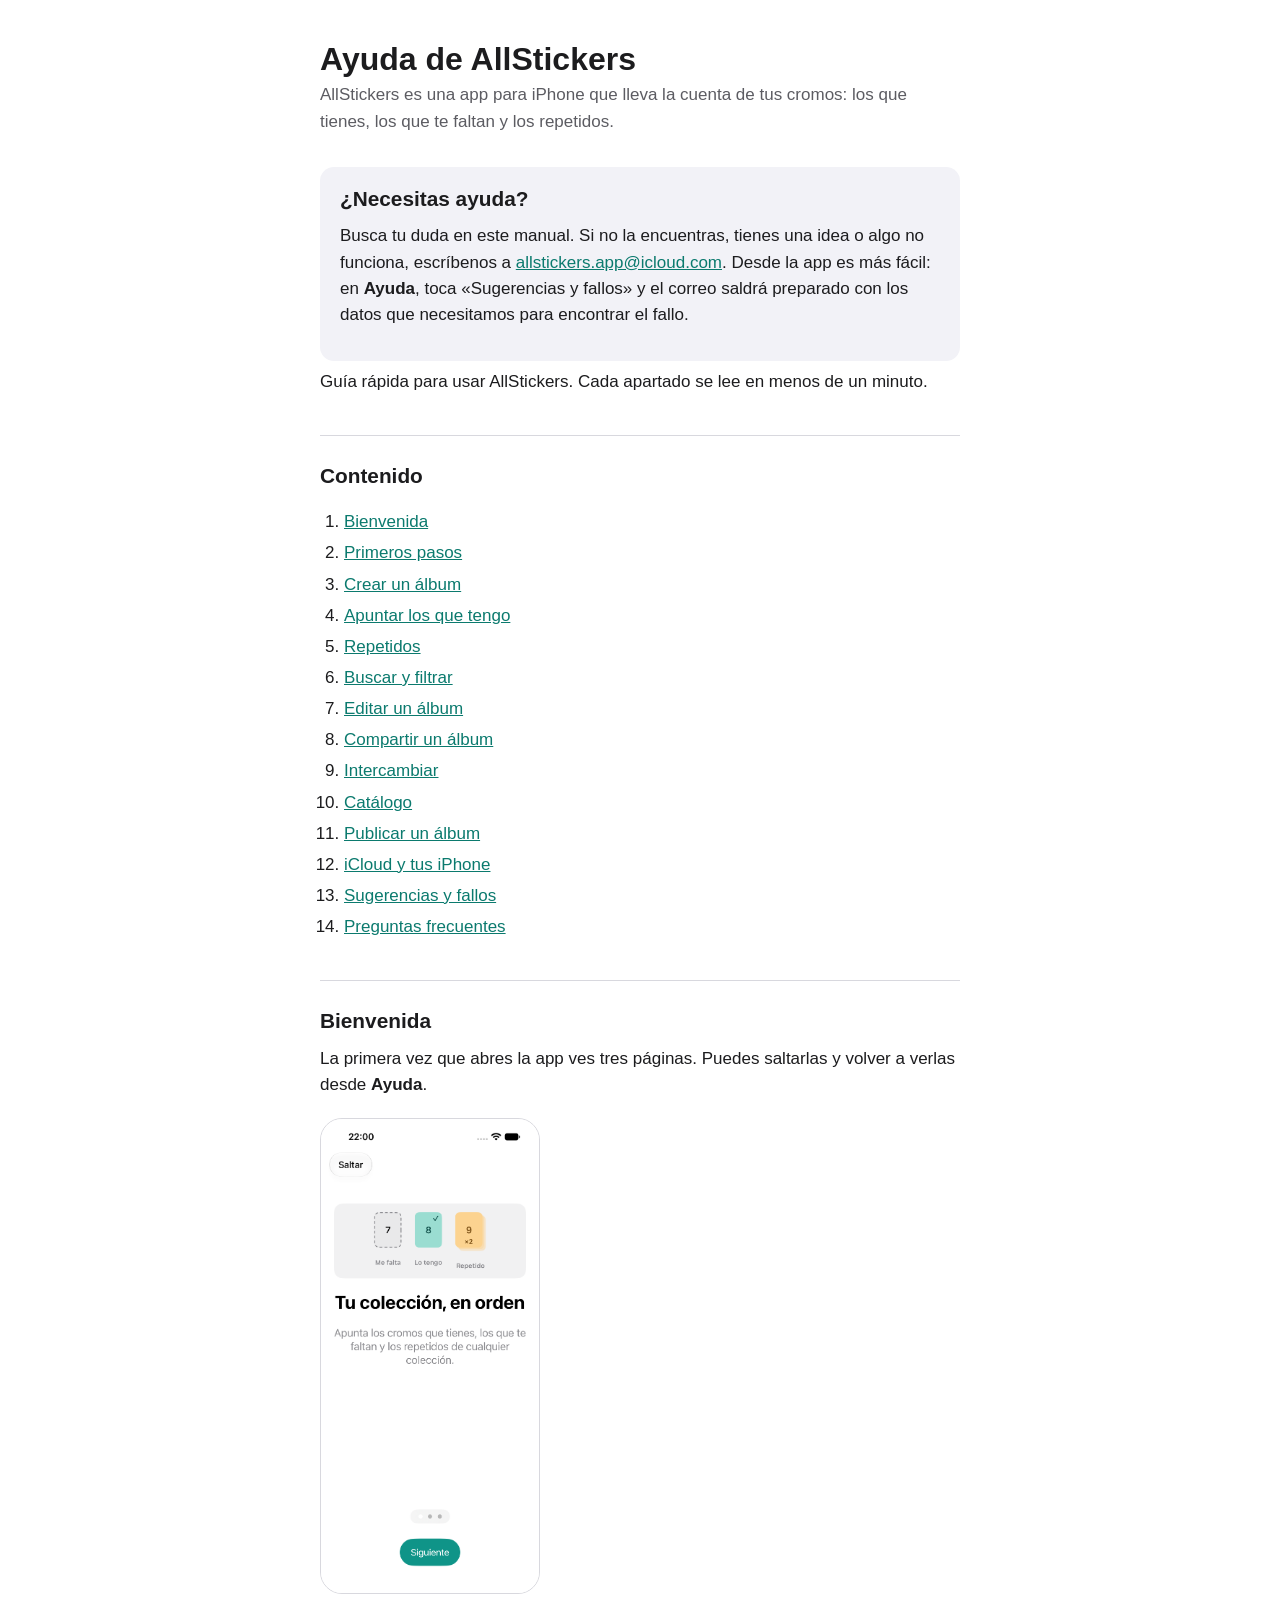
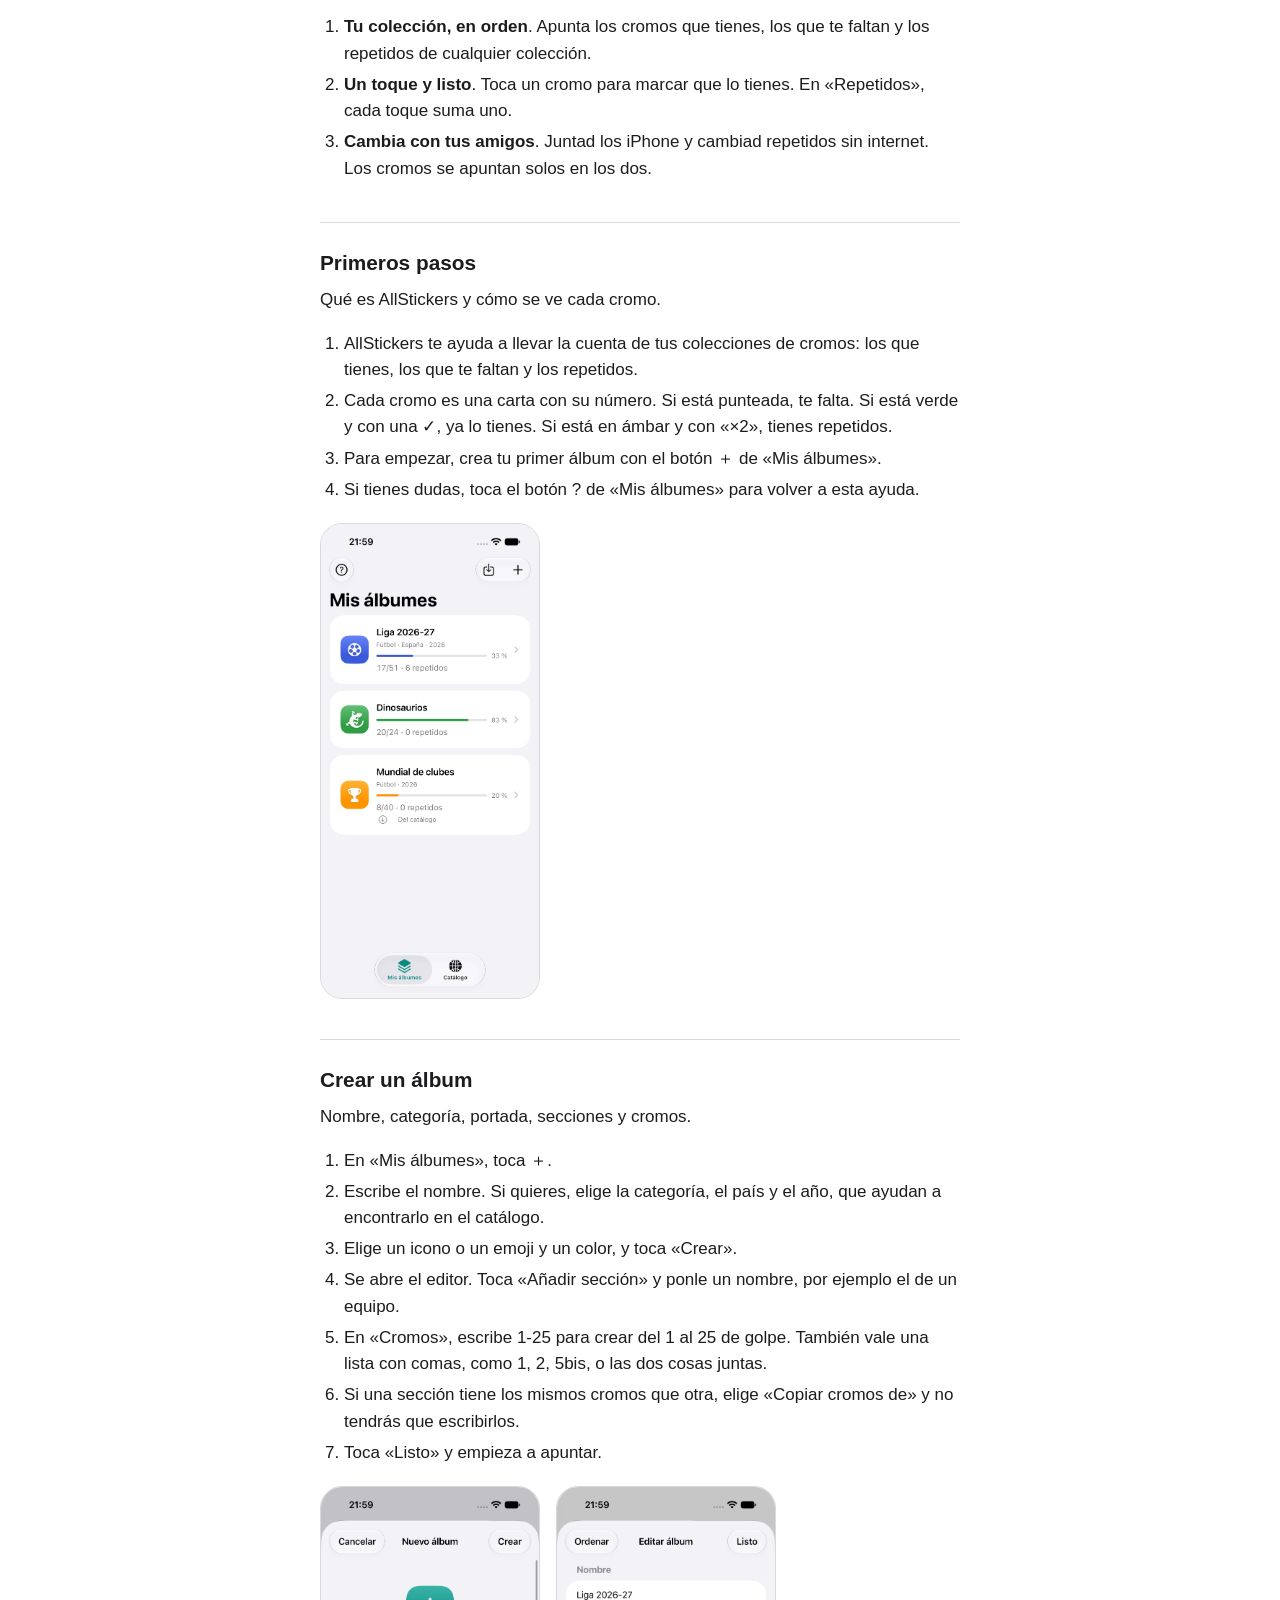
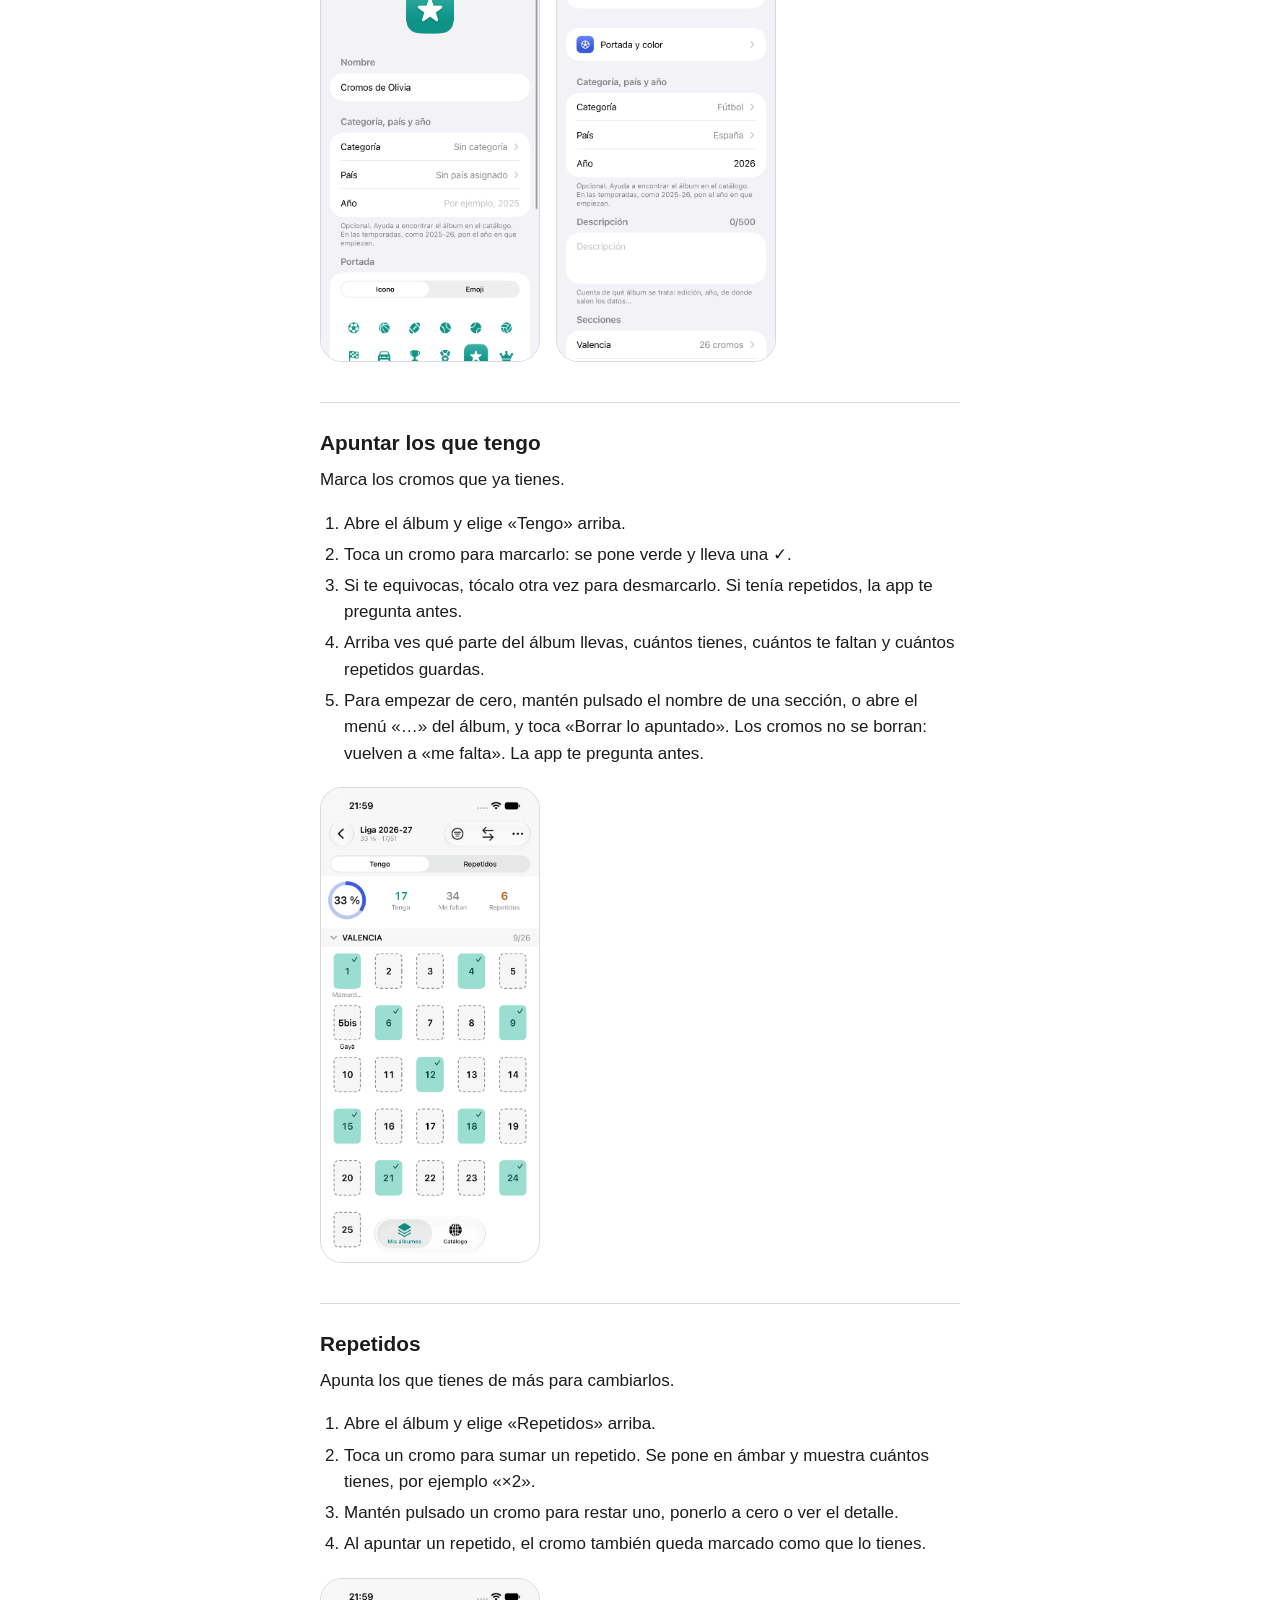
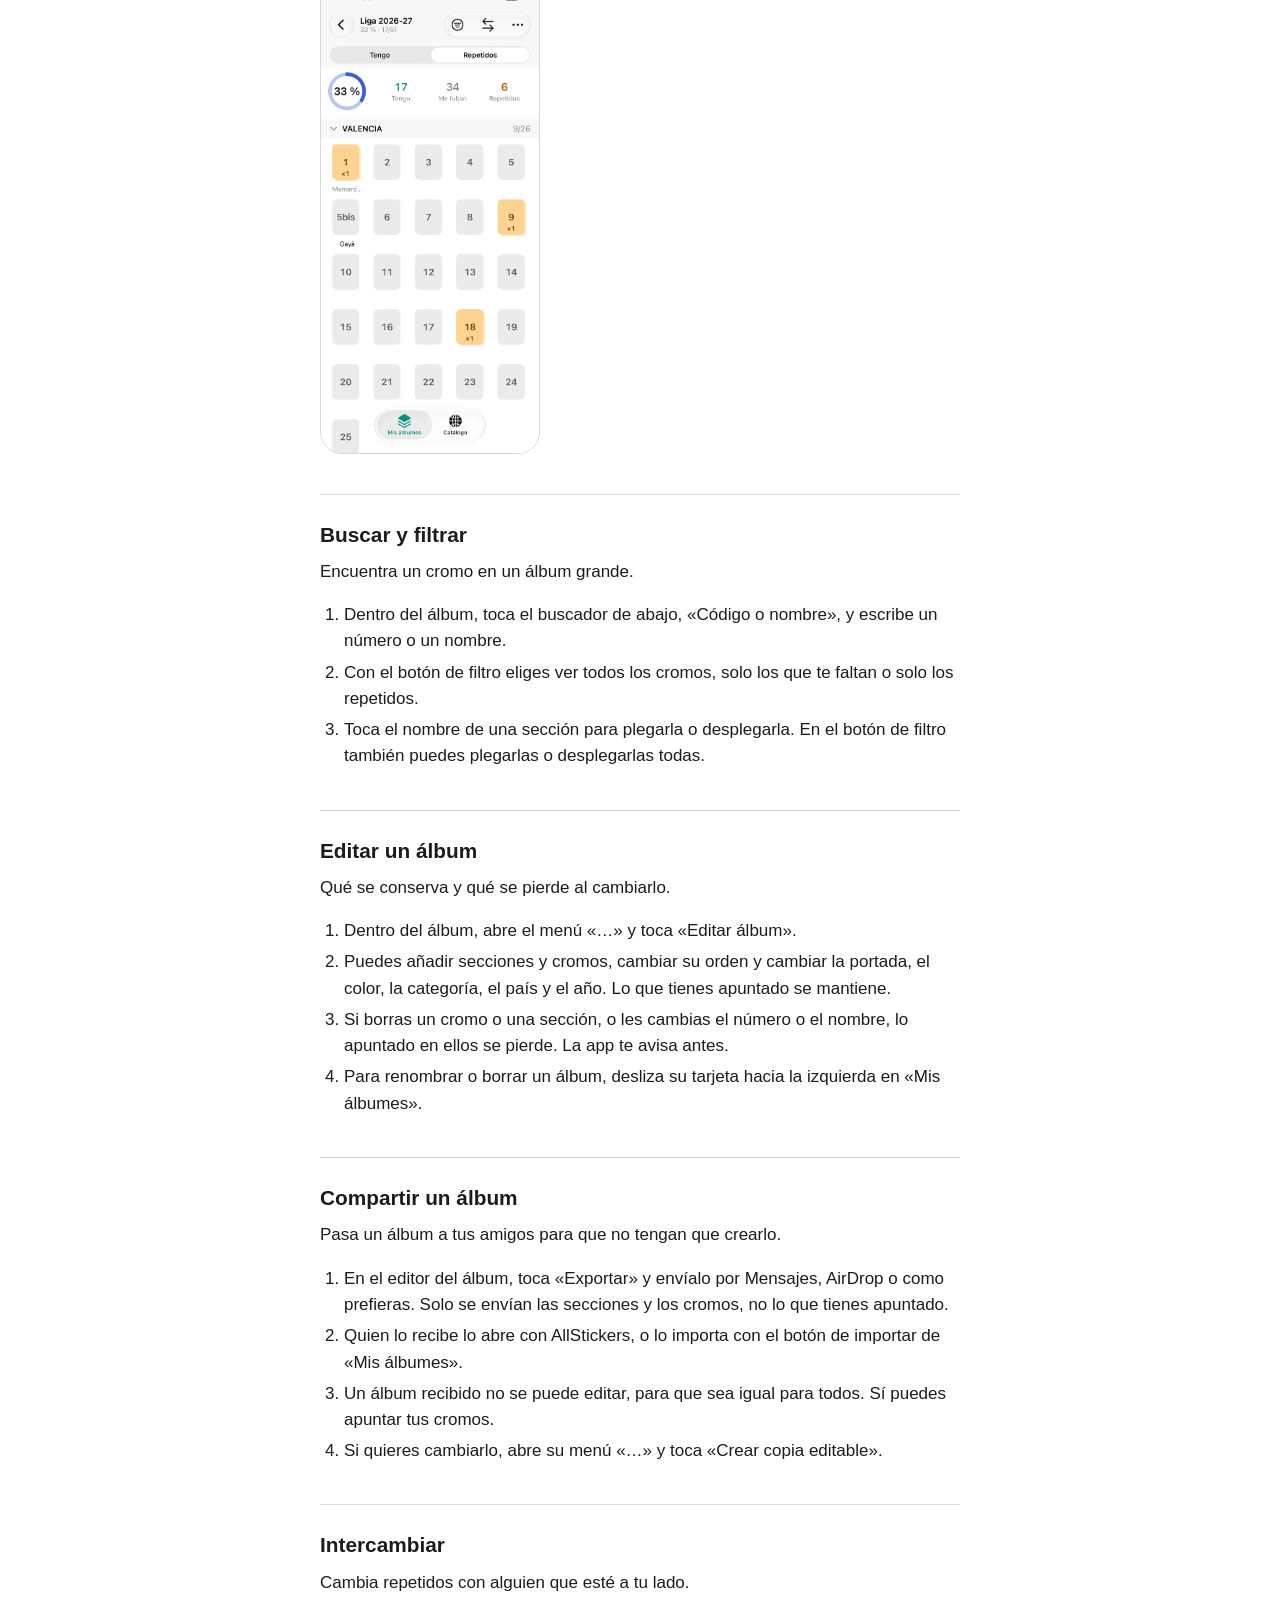
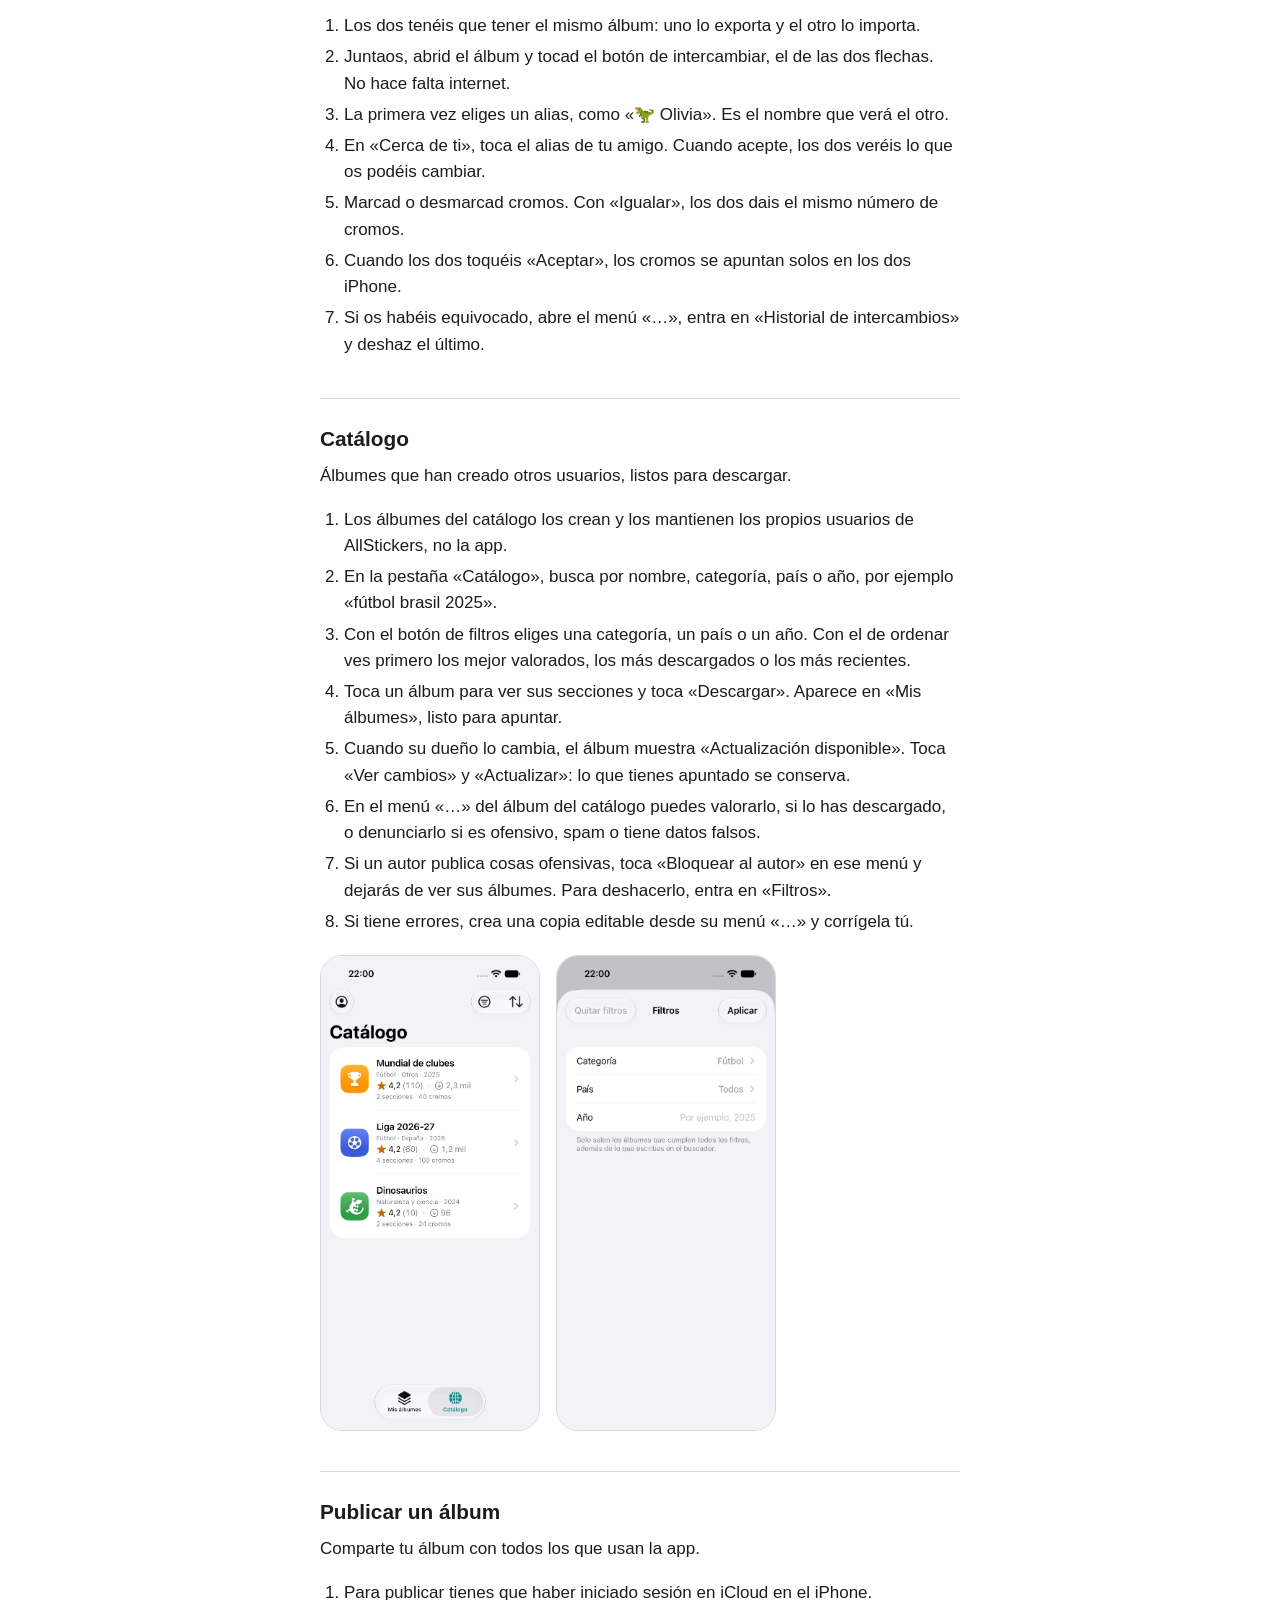
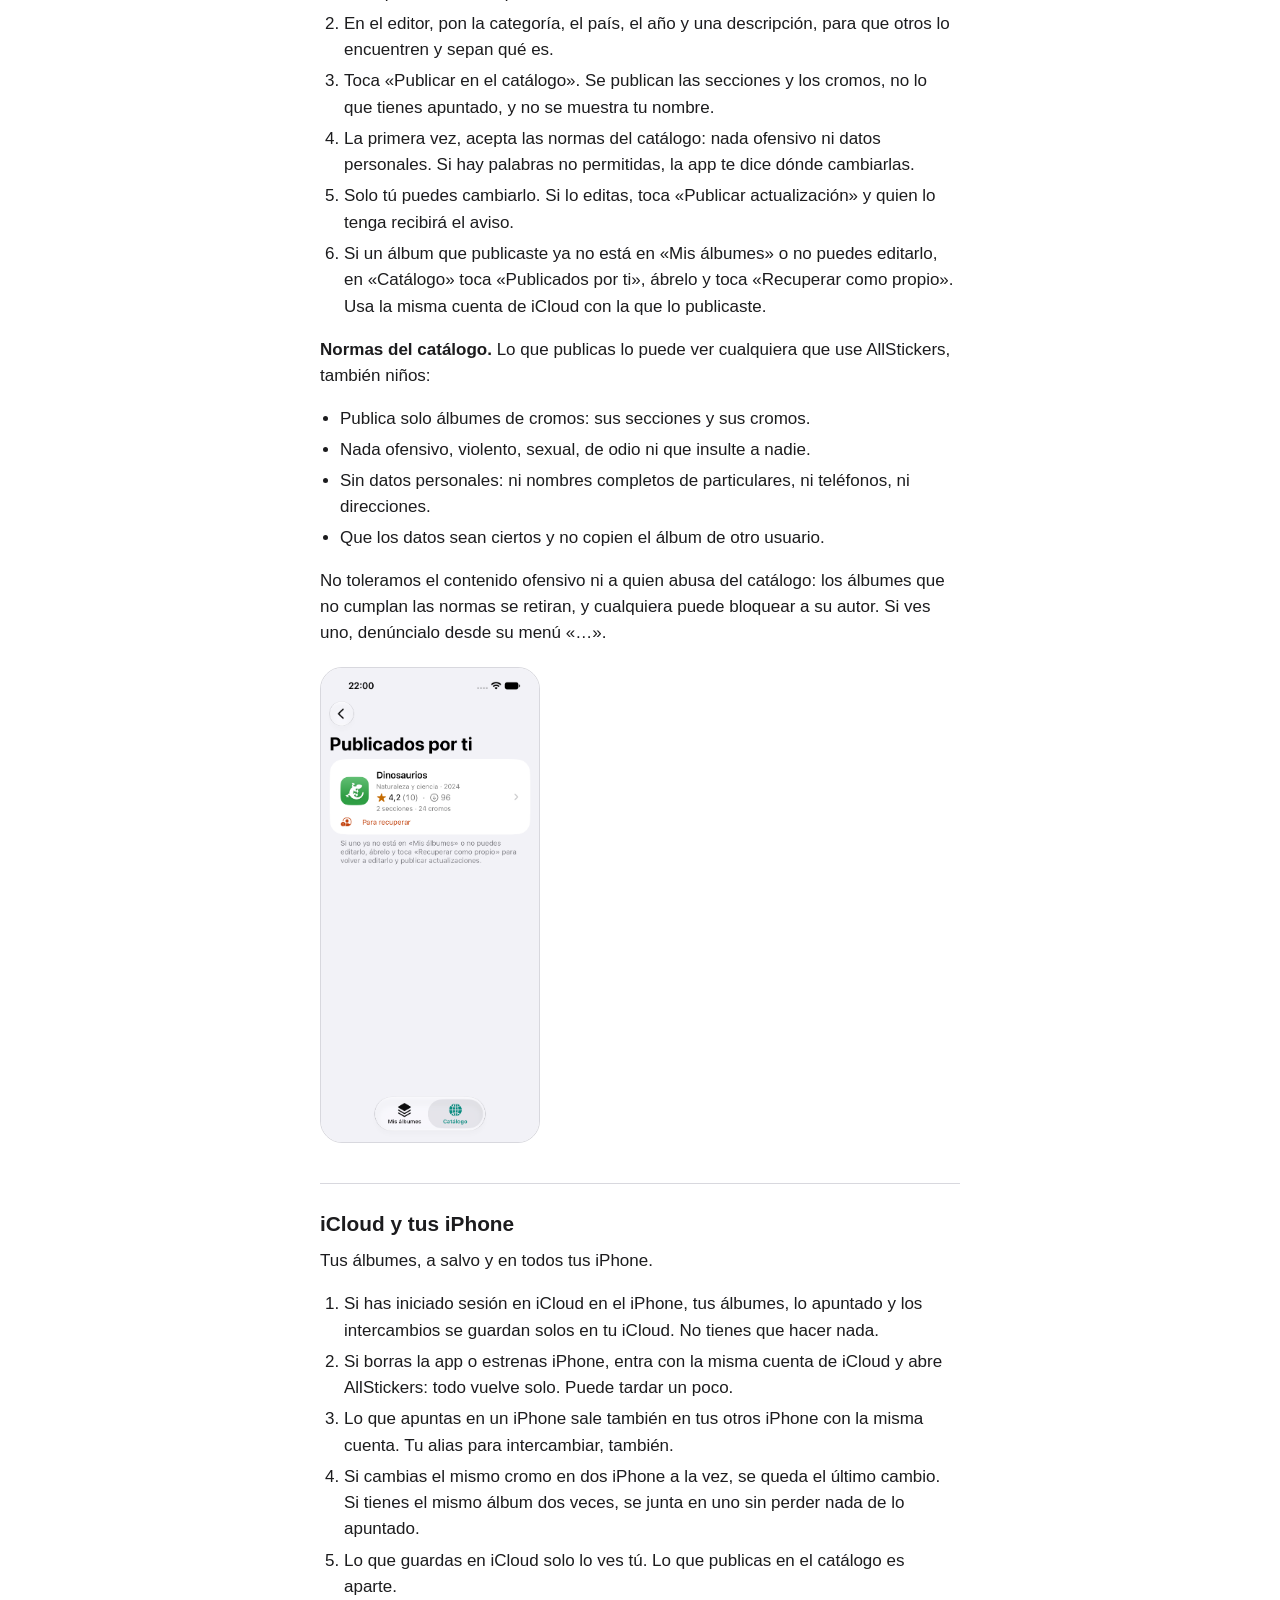
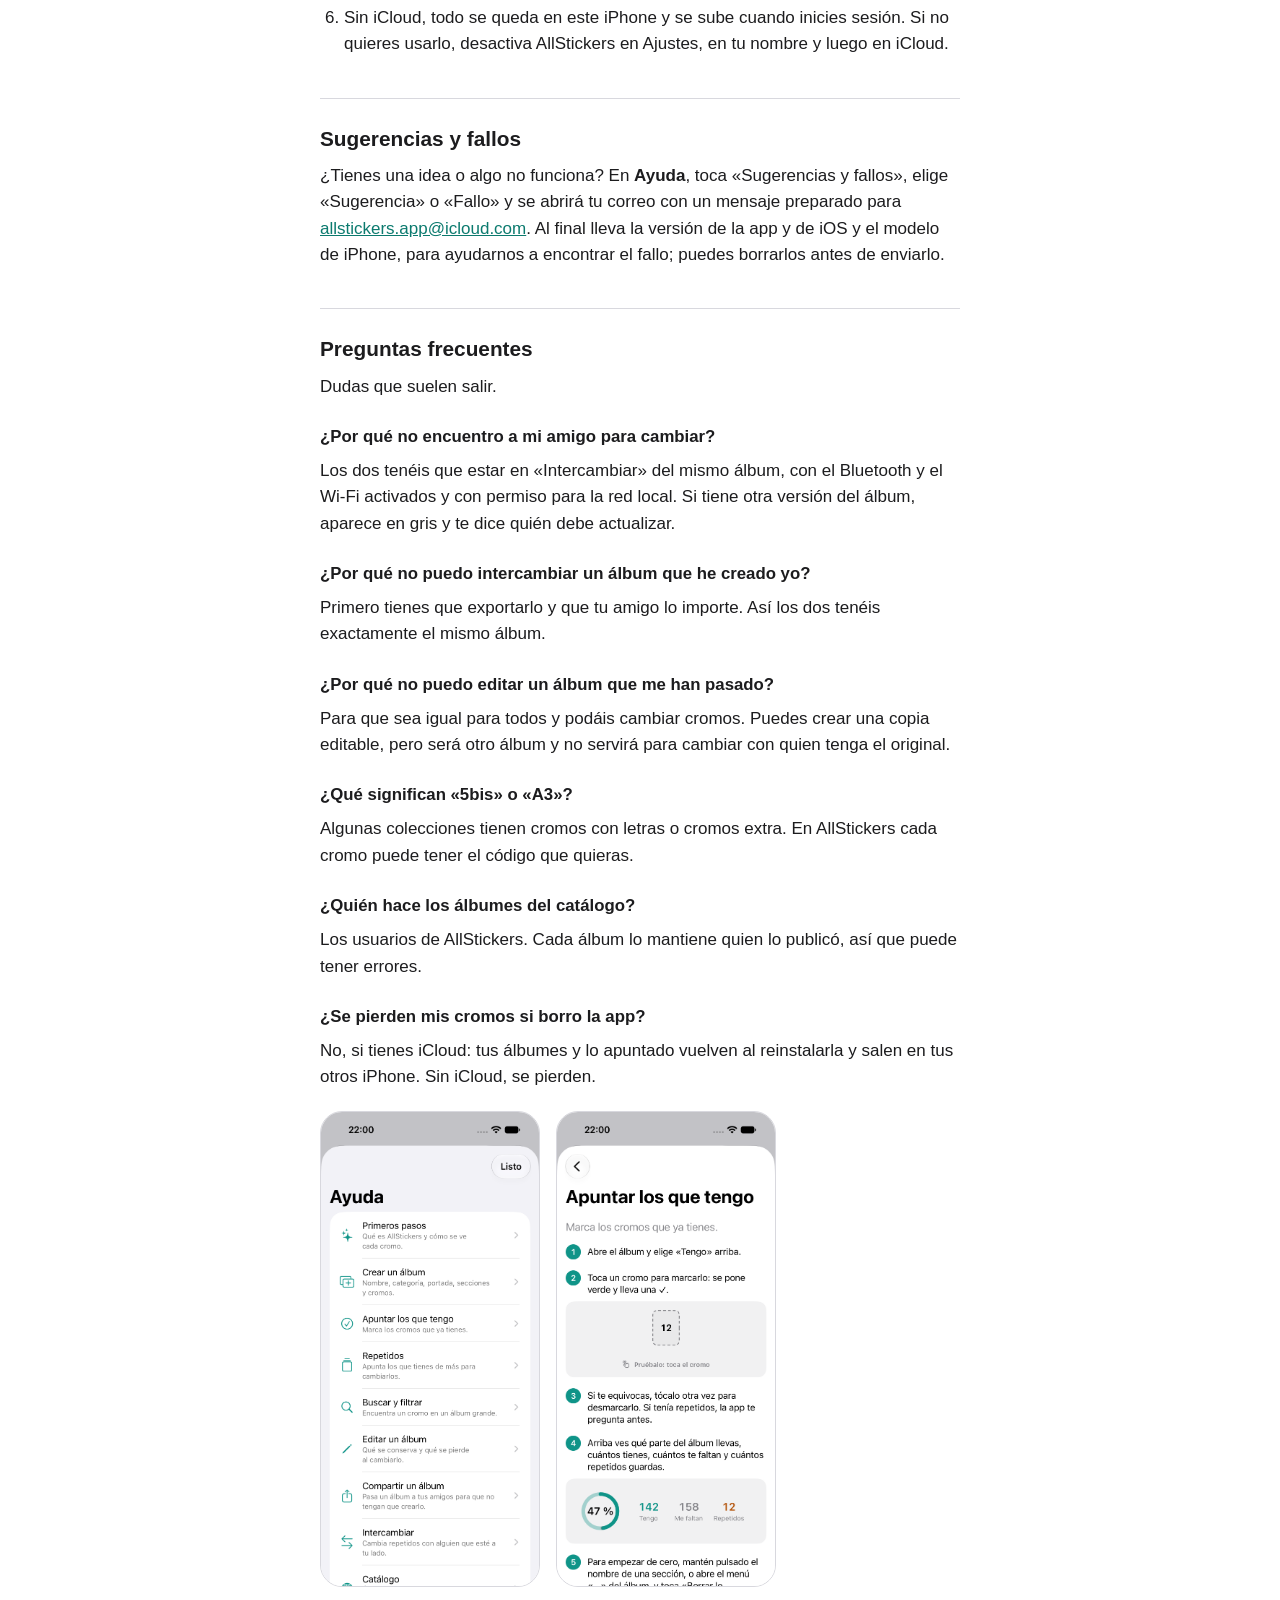
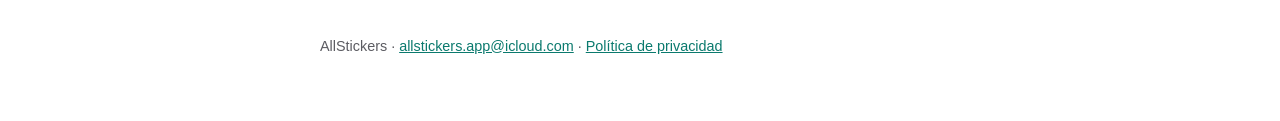
==== soporte.html @ 671fefbf "Páginas públicas de AllStickers: ayuda y política de privacidad Generadas desde el repositorio de la" ====
<!doctype html>
<html lang="es">
<head>
<meta charset="utf-8">
<meta name="viewport" content="width=device-width, initial-scale=1">
<title>Ayuda de AllStickers</title>
<meta name="description" content="Manual de AllStickers y cómo contactar para dudas, sugerencias y fallos.">
<link rel="stylesheet" href="estilo.css">
</head>
<body>
<main>
<!-- Generada con scripts/build-support-page.py a partir de docs/MANUAL.md. No la edites a mano. -->
<h1>Ayuda de AllStickers</h1>
<p class="updated">AllStickers es una app para iPhone que lleva la cuenta de tus cromos: los que tienes, los que te faltan y los repetidos.</p>

<section class="summary" id="contacto">
<h2>¿Necesitas ayuda?</h2>
<p>Busca tu duda en este manual. Si no la encuentras, tienes una idea o algo no funciona, escríbenos a <a href="mailto:allstickers.app@icloud.com">allstickers.app@icloud.com</a>. Desde la app es más fácil: en <strong>Ayuda</strong>, toca «Sugerencias y fallos» y el correo saldrá preparado con los datos que necesitamos para encontrar el fallo.</p>
</section>

<p>Guía rápida para usar AllStickers. Cada apartado se lee en menos de un minuto.</p>

<h2 id="contenido">Contenido</h2>

<ol>
  <li><a href="#bienvenida">Bienvenida</a></li>
  <li><a href="#primeros-pasos">Primeros pasos</a></li>
  <li><a href="#crear-un-álbum">Crear un álbum</a></li>
  <li><a href="#apuntar-los-que-tengo">Apuntar los que tengo</a></li>
  <li><a href="#repetidos">Repetidos</a></li>
  <li><a href="#buscar-y-filtrar">Buscar y filtrar</a></li>
  <li><a href="#editar-un-álbum">Editar un álbum</a></li>
  <li><a href="#compartir-un-álbum">Compartir un álbum</a></li>
  <li><a href="#intercambiar">Intercambiar</a></li>
  <li><a href="#catálogo">Catálogo</a></li>
  <li><a href="#publicar-un-álbum">Publicar un álbum</a></li>
  <li><a href="#icloud-y-tus-iphone">iCloud y tus iPhone</a></li>
  <li><a href="#sugerencias-y-fallos">Sugerencias y fallos</a></li>
  <li><a href="#preguntas-frecuentes">Preguntas frecuentes</a></li>
</ol>

<h2 id="bienvenida">Bienvenida</h2>

<p>La primera vez que abres la app ves tres páginas. Puedes saltarlas y volver a verlas desde <strong>Ayuda</strong>.</p>

<div class="shots">
  <img src="manual/bienvenida.png" alt="Primera página de la bienvenida" width="260">
</div>

<ol>
  <li><strong>Tu colección, en orden</strong>. Apunta los cromos que tienes, los que te faltan y los repetidos de cualquier colección.</li>
  <li><strong>Un toque y listo</strong>. Toca un cromo para marcar que lo tienes. En «Repetidos», cada toque suma uno.</li>
  <li><strong>Cambia con tus amigos</strong>. Juntad los iPhone y cambiad repetidos sin internet. Los cromos se apuntan solos en los dos.</li>
</ol>

<h2 id="primeros-pasos">Primeros pasos</h2>

<p>Qué es AllStickers y cómo se ve cada cromo.</p>

<ol>
  <li>AllStickers te ayuda a llevar la cuenta de tus colecciones de cromos: los que tienes, los que te faltan y los repetidos.</li>
  <li>Cada cromo es una carta con su número. Si está punteada, te falta. Si está verde y con una ✓, ya lo tienes. Si está en ámbar y con «×2», tienes repetidos.</li>
  <li>Para empezar, crea tu primer álbum con el botón ＋ de «Mis álbumes».</li>
  <li>Si tienes dudas, toca el botón ? de «Mis álbumes» para volver a esta ayuda.</li>
</ol>

<div class="shots">
  <img src="manual/mis-albumes.png" alt="Pantalla «Mis álbumes» con tres álbumes" width="260">
</div>

<h2 id="crear-un-álbum">Crear un álbum</h2>

<p>Nombre, categoría, portada, secciones y cromos.</p>

<ol>
  <li>En «Mis álbumes», toca ＋.</li>
  <li>Escribe el nombre. Si quieres, elige la categoría, el país y el año, que ayudan a encontrarlo en el catálogo.</li>
  <li>Elige un icono o un emoji y un color, y toca «Crear».</li>
  <li>Se abre el editor. Toca «Añadir sección» y ponle un nombre, por ejemplo el de un equipo.</li>
  <li>En «Cromos», escribe 1-25 para crear del 1 al 25 de golpe. También vale una lista con comas, como 1, 2, 5bis, o las dos cosas juntas.</li>
  <li>Si una sección tiene los mismos cromos que otra, elige «Copiar cromos de» y no tendrás que escribirlos.</li>
  <li>Toca «Listo» y empieza a apuntar.</li>
</ol>

<div class="shots">
  <img src="manual/nuevo-album.png" alt="Hoja «Nuevo álbum» con los iconos de portada" width="260">
  <img src="manual/editor.png" alt="Editor del álbum con sus secciones" width="260">
</div>

<h2 id="apuntar-los-que-tengo">Apuntar los que tengo</h2>

<p>Marca los cromos que ya tienes.</p>

<ol>
  <li>Abre el álbum y elige «Tengo» arriba.</li>
  <li>Toca un cromo para marcarlo: se pone verde y lleva una ✓.</li>
  <li>Si te equivocas, tócalo otra vez para desmarcarlo. Si tenía repetidos, la app te pregunta antes.</li>
  <li>Arriba ves qué parte del álbum llevas, cuántos tienes, cuántos te faltan y cuántos repetidos guardas.</li>
  <li>Para empezar de cero, mantén pulsado el nombre de una sección, o abre el menú «…» del álbum, y toca «Borrar lo apuntado». Los cromos no se borran: vuelven a «me falta». La app te pregunta antes.</li>
</ol>

<div class="shots">
  <img src="manual/album-tengo.png" alt="Álbum en la vista «Tengo»" width="260">
</div>

<h2 id="repetidos">Repetidos</h2>

<p>Apunta los que tienes de más para cambiarlos.</p>

<ol>
  <li>Abre el álbum y elige «Repetidos» arriba.</li>
  <li>Toca un cromo para sumar un repetido. Se pone en ámbar y muestra cuántos tienes, por ejemplo «×2».</li>
  <li>Mantén pulsado un cromo para restar uno, ponerlo a cero o ver el detalle.</li>
  <li>Al apuntar un repetido, el cromo también queda marcado como que lo tienes.</li>
</ol>

<div class="shots">
  <img src="manual/album-repetidos.png" alt="Álbum en la vista «Repetidos»" width="260">
</div>

<h2 id="buscar-y-filtrar">Buscar y filtrar</h2>

<p>Encuentra un cromo en un álbum grande.</p>

<ol>
  <li>Dentro del álbum, toca el buscador de abajo, «Código o nombre», y escribe un número o un nombre.</li>
  <li>Con el botón de filtro eliges ver todos los cromos, solo los que te faltan o solo los repetidos.</li>
  <li>Toca el nombre de una sección para plegarla o desplegarla. En el botón de filtro también puedes plegarlas o desplegarlas todas.</li>
</ol>

<h2 id="editar-un-álbum">Editar un álbum</h2>

<p>Qué se conserva y qué se pierde al cambiarlo.</p>

<ol>
  <li>Dentro del álbum, abre el menú «…» y toca «Editar álbum».</li>
  <li>Puedes añadir secciones y cromos, cambiar su orden y cambiar la portada, el color, la categoría, el país y el año. Lo que tienes apuntado se mantiene.</li>
  <li>Si borras un cromo o una sección, o les cambias el número o el nombre, lo apuntado en ellos se pierde. La app te avisa antes.</li>
  <li>Para renombrar o borrar un álbum, desliza su tarjeta hacia la izquierda en «Mis álbumes».</li>
</ol>

<h2 id="compartir-un-álbum">Compartir un álbum</h2>

<p>Pasa un álbum a tus amigos para que no tengan que crearlo.</p>

<ol>
  <li>En el editor del álbum, toca «Exportar» y envíalo por Mensajes, AirDrop o como prefieras. Solo se envían las secciones y los cromos, no lo que tienes apuntado.</li>
  <li>Quien lo recibe lo abre con AllStickers, o lo importa con el botón de importar de «Mis álbumes».</li>
  <li>Un álbum recibido no se puede editar, para que sea igual para todos. Sí puedes apuntar tus cromos.</li>
  <li>Si quieres cambiarlo, abre su menú «…» y toca «Crear copia editable».</li>
</ol>

<h2 id="intercambiar">Intercambiar</h2>

<p>Cambia repetidos con alguien que esté a tu lado.</p>

<ol>
  <li>Los dos tenéis que tener el mismo álbum: uno lo exporta y el otro lo importa.</li>
  <li>Juntaos, abrid el álbum y tocad el botón de intercambiar, el de las dos flechas. No hace falta internet.</li>
  <li>La primera vez eliges un alias, como «🦖 Olivia». Es el nombre que verá el otro.</li>
  <li>En «Cerca de ti», toca el alias de tu amigo. Cuando acepte, los dos veréis lo que os podéis cambiar.</li>
  <li>Marcad o desmarcad cromos. Con «Igualar», los dos dais el mismo número de cromos.</li>
  <li>Cuando los dos toquéis «Aceptar», los cromos se apuntan solos en los dos iPhone.</li>
  <li>Si os habéis equivocado, abre el menú «…», entra en «Historial de intercambios» y deshaz el último.</li>
</ol>

<h2 id="catálogo">Catálogo</h2>

<p>Álbumes que han creado otros usuarios, listos para descargar.</p>

<ol>
  <li>Los álbumes del catálogo los crean y los mantienen los propios usuarios de AllStickers, no la app.</li>
  <li>En la pestaña «Catálogo», busca por nombre, categoría, país o año, por ejemplo «fútbol brasil 2025».</li>
  <li>Con el botón de filtros eliges una categoría, un país o un año. Con el de ordenar ves primero los mejor valorados, los más descargados o los más recientes.</li>
  <li>Toca un álbum para ver sus secciones y toca «Descargar». Aparece en «Mis álbumes», listo para apuntar.</li>
  <li>Cuando su dueño lo cambia, el álbum muestra «Actualización disponible». Toca «Ver cambios» y «Actualizar»: lo que tienes apuntado se conserva.</li>
  <li>En el menú «…» del álbum del catálogo puedes valorarlo, si lo has descargado, o denunciarlo si es ofensivo, spam o tiene datos falsos.</li>
  <li>Si un autor publica cosas ofensivas, toca «Bloquear al autor» en ese menú y dejarás de ver sus álbumes. Para deshacerlo, entra en «Filtros».</li>
  <li>Si tiene errores, crea una copia editable desde su menú «…» y corrígela tú.</li>
</ol>

<div class="shots">
  <img src="manual/catalogo.png" alt="Pestaña «Catálogo» con la categoría, el país y el año de cada álbum" width="260">
  <img src="manual/catalogo-filtros.png" alt="Hoja «Filtros» del catálogo" width="260">
</div>

<h2 id="publicar-un-álbum">Publicar un álbum</h2>

<p>Comparte tu álbum con todos los que usan la app.</p>

<ol>
  <li>Para publicar tienes que haber iniciado sesión en iCloud en el iPhone.</li>
  <li>En el editor, pon la categoría, el país, el año y una descripción, para que otros lo encuentren y sepan qué es.</li>
  <li>Toca «Publicar en el catálogo». Se publican las secciones y los cromos, no lo que tienes apuntado, y no se muestra tu nombre.</li>
  <li>La primera vez, acepta las normas del catálogo: nada ofensivo ni datos personales. Si hay palabras no permitidas, la app te dice dónde cambiarlas.</li>
  <li>Solo tú puedes cambiarlo. Si lo editas, toca «Publicar actualización» y quien lo tenga recibirá el aviso.</li>
  <li>Si un álbum que publicaste ya no está en «Mis álbumes» o no puedes editarlo, en «Catálogo» toca «Publicados por ti», ábrelo y toca «Recuperar como propio». Usa la misma cuenta de iCloud con la que lo publicaste.</li>
</ol>

<p><strong>Normas del catálogo.</strong> Lo que publicas lo puede ver cualquiera que use AllStickers, también niños:</p>

<ul>
  <li>Publica solo álbumes de cromos: sus secciones y sus cromos.</li>
  <li>Nada ofensivo, violento, sexual, de odio ni que insulte a nadie.</li>
  <li>Sin datos personales: ni nombres completos de particulares, ni teléfonos, ni direcciones.</li>
  <li>Que los datos sean ciertos y no copien el álbum de otro usuario.</li>
</ul>

<p>No toleramos el contenido ofensivo ni a quien abusa del catálogo: los álbumes que no cumplan las normas se retiran, y cualquiera puede bloquear a su autor. Si ves uno, denúncialo desde su menú «…».</p>

<div class="shots">
  <img src="manual/publicados-por-ti.png" alt="Pantalla «Publicados por ti» con un álbum para recuperar" width="260">
</div>

<h2 id="icloud-y-tus-iphone">iCloud y tus iPhone</h2>

<p>Tus álbumes, a salvo y en todos tus iPhone.</p>

<ol>
  <li>Si has iniciado sesión en iCloud en el iPhone, tus álbumes, lo apuntado y los intercambios se guardan solos en tu iCloud. No tienes que hacer nada.</li>
  <li>Si borras la app o estrenas iPhone, entra con la misma cuenta de iCloud y abre AllStickers: todo vuelve solo. Puede tardar un poco.</li>
  <li>Lo que apuntas en un iPhone sale también en tus otros iPhone con la misma cuenta. Tu alias para intercambiar, también.</li>
  <li>Si cambias el mismo cromo en dos iPhone a la vez, se queda el último cambio. Si tienes el mismo álbum dos veces, se junta en uno sin perder nada de lo apuntado.</li>
  <li>Lo que guardas en iCloud solo lo ves tú. Lo que publicas en el catálogo es aparte.</li>
  <li>Sin iCloud, todo se queda en este iPhone y se sube cuando inicies sesión. Si no quieres usarlo, desactiva AllStickers en Ajustes, en tu nombre y luego en iCloud.</li>
</ol>

<h2 id="sugerencias-y-fallos">Sugerencias y fallos</h2>

<p>¿Tienes una idea o algo no funciona? En <strong>Ayuda</strong>, toca «Sugerencias y fallos», elige «Sugerencia» o «Fallo» y se abrirá tu correo con un mensaje preparado para <a href="mailto:allstickers.app@icloud.com">allstickers.app@icloud.com</a>. Al final lleva la versión de la app y de iOS y el modelo de iPhone, para ayudarnos a encontrar el fallo; puedes borrarlos antes de enviarlo.</p>

<h2 id="preguntas-frecuentes">Preguntas frecuentes</h2>

<p>Dudas que suelen salir.</p>

<h3>¿Por qué no encuentro a mi amigo para cambiar?</h3>
<p>Los dos tenéis que estar en «Intercambiar» del mismo álbum, con el Bluetooth y el Wi‑Fi activados y con permiso para la red local. Si tiene otra versión del álbum, aparece en gris y te dice quién debe actualizar.</p>

<h3>¿Por qué no puedo intercambiar un álbum que he creado yo?</h3>
<p>Primero tienes que exportarlo y que tu amigo lo importe. Así los dos tenéis exactamente el mismo álbum.</p>

<h3>¿Por qué no puedo editar un álbum que me han pasado?</h3>
<p>Para que sea igual para todos y podáis cambiar cromos. Puedes crear una copia editable, pero será otro álbum y no servirá para cambiar con quien tenga el original.</p>

<h3>¿Qué significan «5bis» o «A3»?</h3>
<p>Algunas colecciones tienen cromos con letras o cromos extra. En AllStickers cada cromo puede tener el código que quieras.</p>

<h3>¿Quién hace los álbumes del catálogo?</h3>
<p>Los usuarios de AllStickers. Cada álbum lo mantiene quien lo publicó, así que puede tener errores.</p>

<h3>¿Se pierden mis cromos si borro la app?</h3>
<p>No, si tienes iCloud: tus álbumes y lo apuntado vuelven al reinstalarla y salen en tus otros iPhone. Sin iCloud, se pierden.</p>

<div class="shots">
  <img src="manual/ayuda.png" alt="Pantalla «Ayuda» de la app" width="260">
  <img src="manual/ayuda-tema.png" alt="Tema «Apuntar los que tengo» con un cromo para probar" width="260">
</div>

<footer>AllStickers · <a href="mailto:allstickers.app@icloud.com">allstickers.app@icloud.com</a> · <a href="privacidad.html">Política de privacidad</a></footer>
</main>
</body>
</html>
---- estilo.css ----
/* Estilo de las páginas públicas de AllStickers (privacidad y soporte). */
:root {
  color-scheme: light dark;
  --text: #1c1c1e;
  --secondary: #5c5c62;
  --background: #ffffff;
  --card: #f2f2f7;
  --accent: #0b7a6e;
  --rule: #d8d8de;
}
@media (prefers-color-scheme: dark) {
  :root {
    --text: #f2f2f7;
    --secondary: #aeaeb4;
    --background: #000000;
    --card: #1c1c1e;
    --accent: #4fd1bf;
    --rule: #38383c;
  }
}
* { box-sizing: border-box; }
body {
  margin: 0;
  background: var(--background);
  color: var(--text);
  font: 17px/1.55 -apple-system, BlinkMacSystemFont, "Segoe UI", Roboto, Helvetica, Arial, sans-serif;
  -webkit-text-size-adjust: 100%;
}
main { max-width: 42rem; margin: 0 auto; padding: 2.5rem 1rem 4rem; }
h1 { font-size: 2rem; line-height: 1.2; margin: 0 0 .25rem; }
h2 { font-size: 1.3rem; margin: 2.5rem 0 .5rem; padding-top: 1.5rem; border-top: 1px solid var(--rule); }
h3 { font-size: 1.05rem; margin: 1.5rem 0 .25rem; }
p, ul { margin: .5rem 0 1rem; }
ul { padding-left: 1.25rem; }
li { margin: .3rem 0; }
a { color: var(--accent); }
.updated { color: var(--secondary); margin: 0 0 2rem; }
.summary { background: var(--card); border-radius: 14px; padding: 1rem 1.25rem; }
.summary h2 { border: 0; margin: 0 0 .5rem; padding: 0; }
.summary ul { margin-bottom: 0; }
footer { color: var(--secondary); font-size: .9rem; margin-top: 3rem; }
ol { padding-left: 1.5rem; }
code { font: .9em ui-monospace, SFMono-Regular, Menlo, monospace; background: var(--card); border-radius: 5px; padding: .1em .3em; }
.shots { display: flex; flex-wrap: wrap; gap: 1rem; margin: 1.25rem 0; }
.shots img { width: 220px; max-width: calc(50% - .5rem); height: auto; border-radius: 22px; border: 1px solid var(--rule); }
h2 + p { margin-top: 0; }
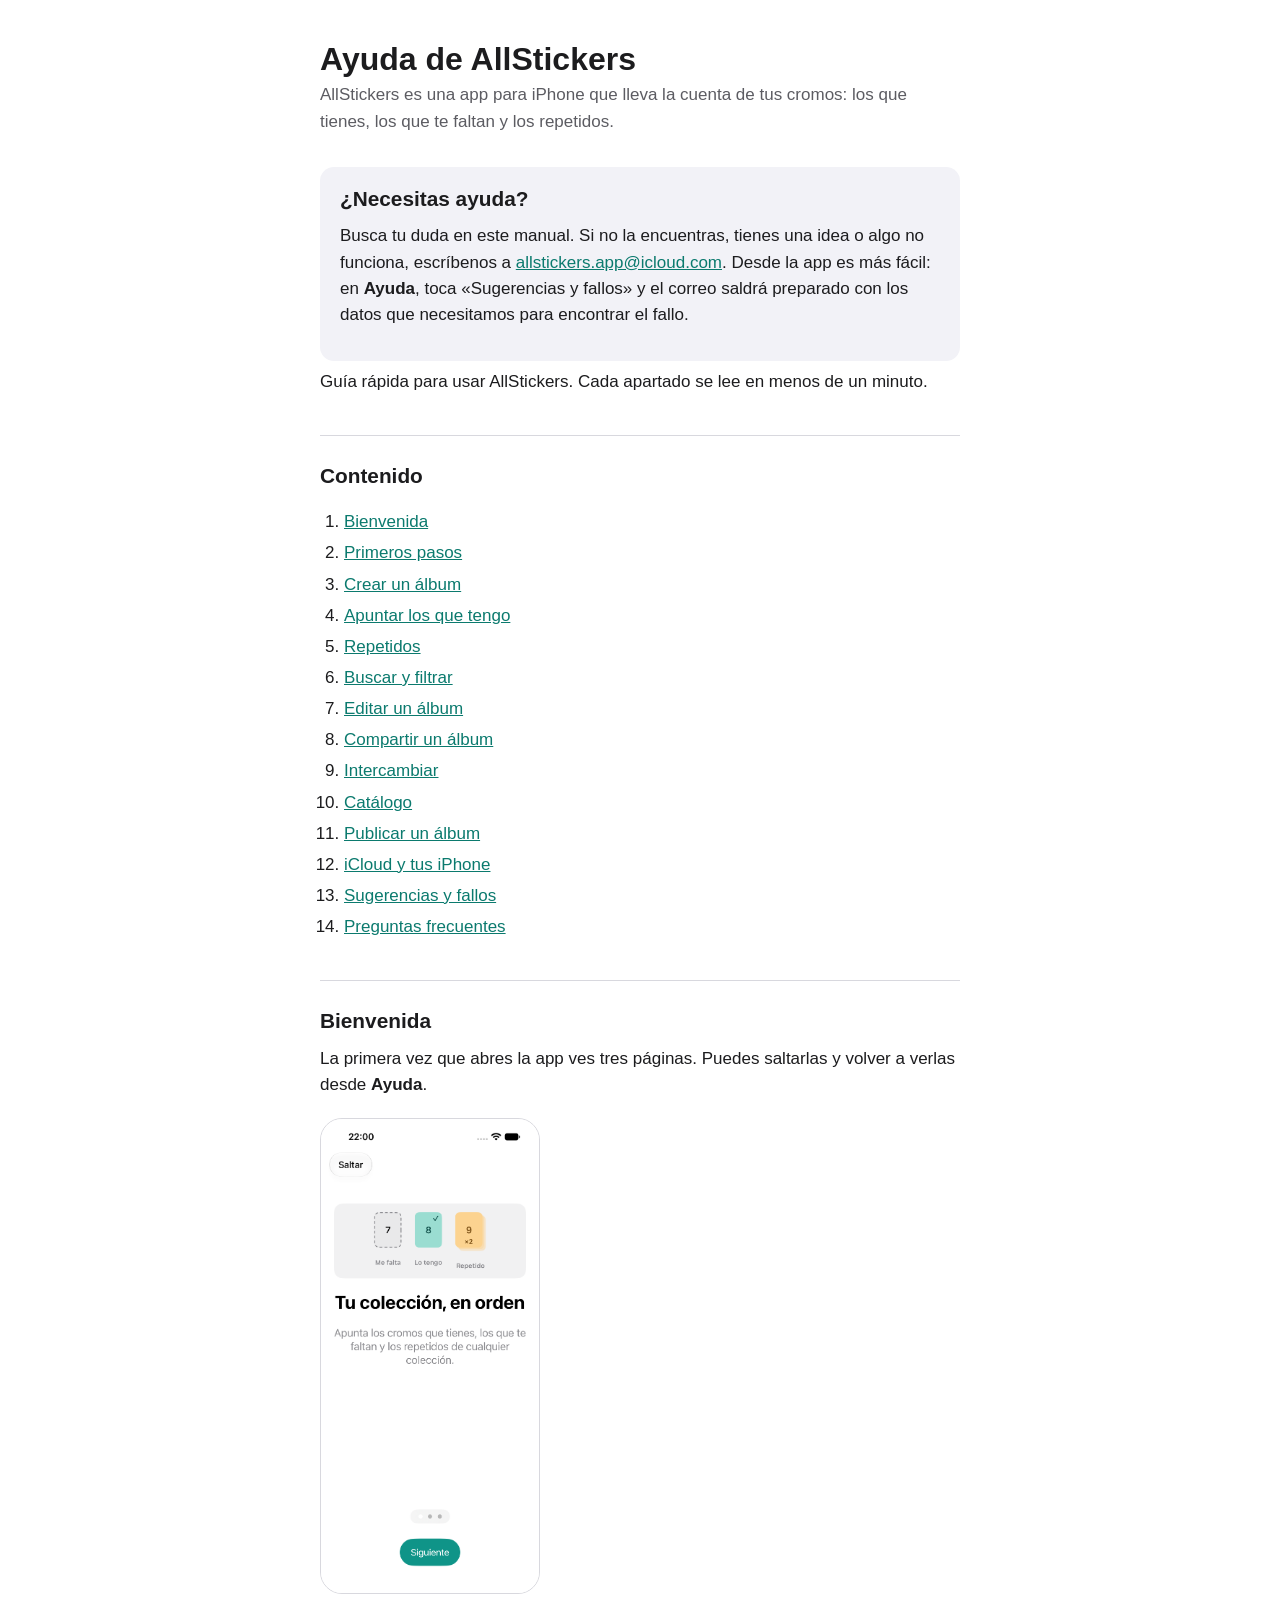
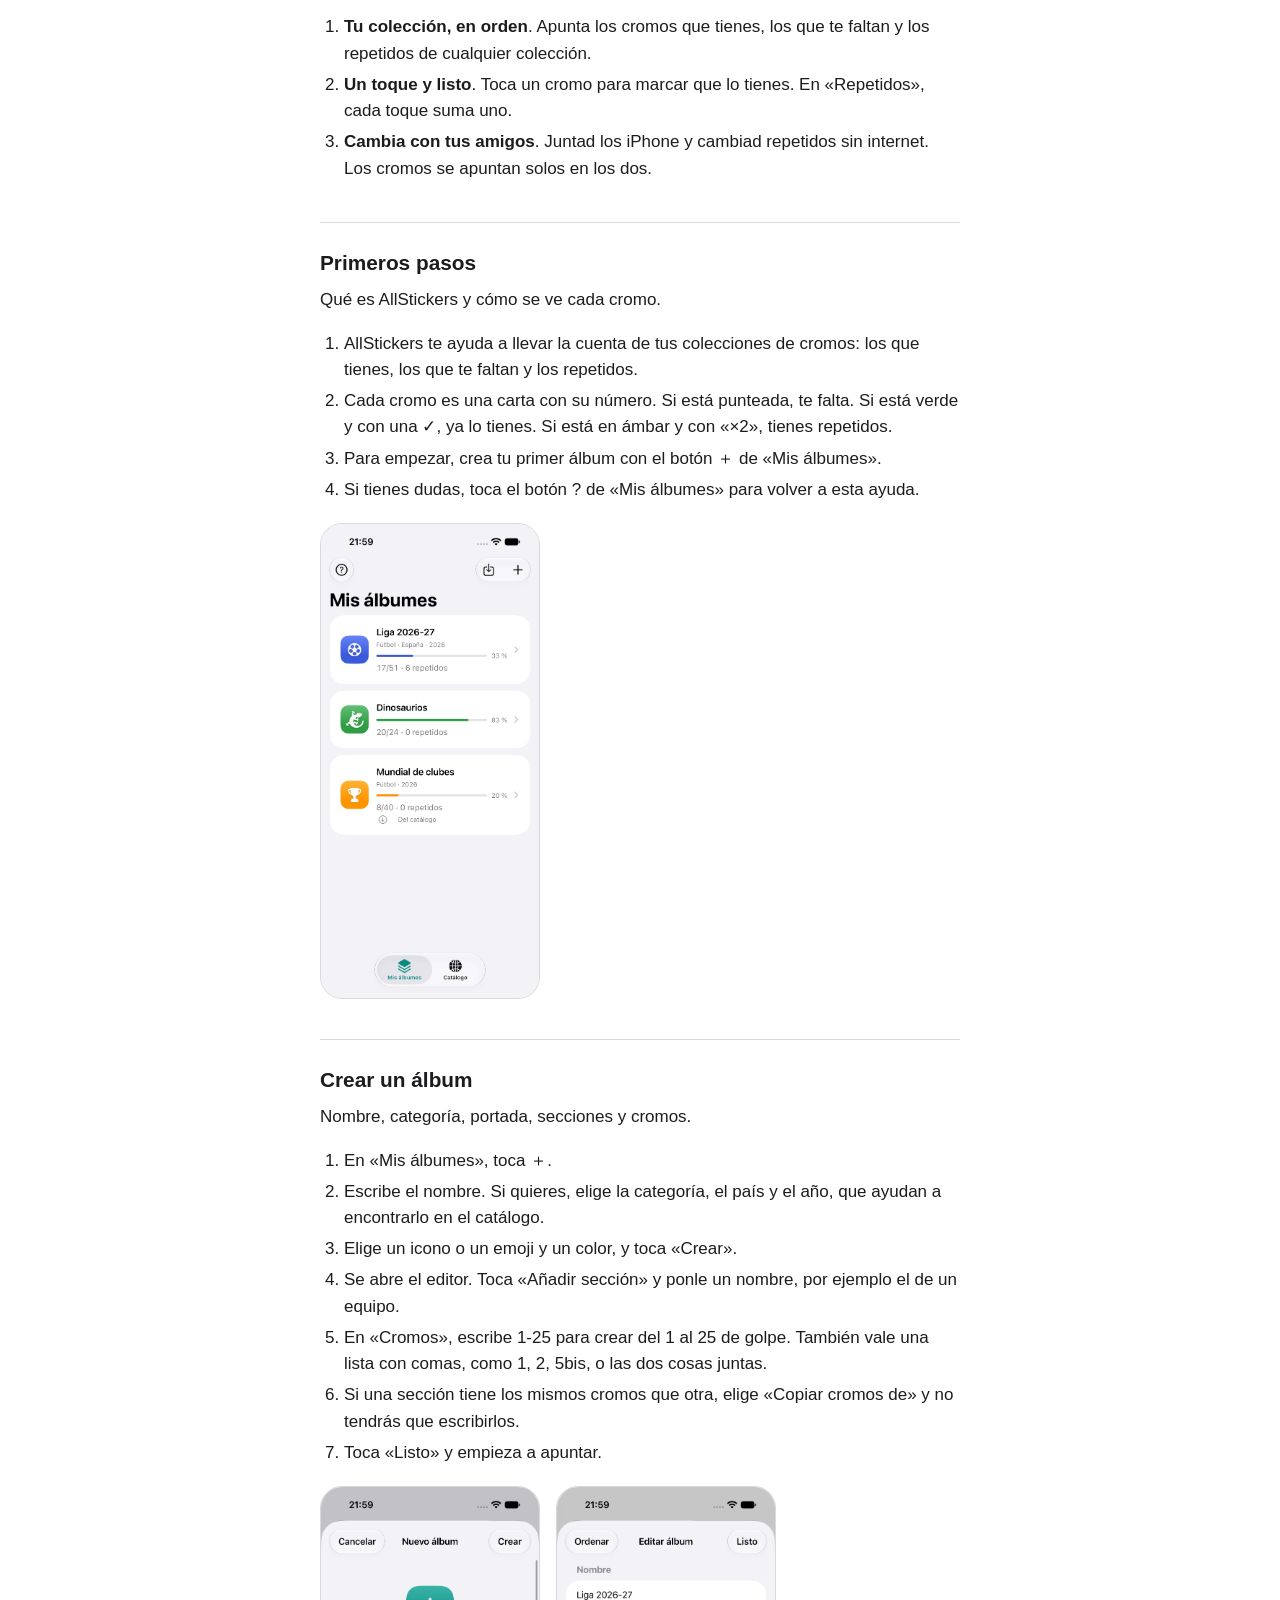
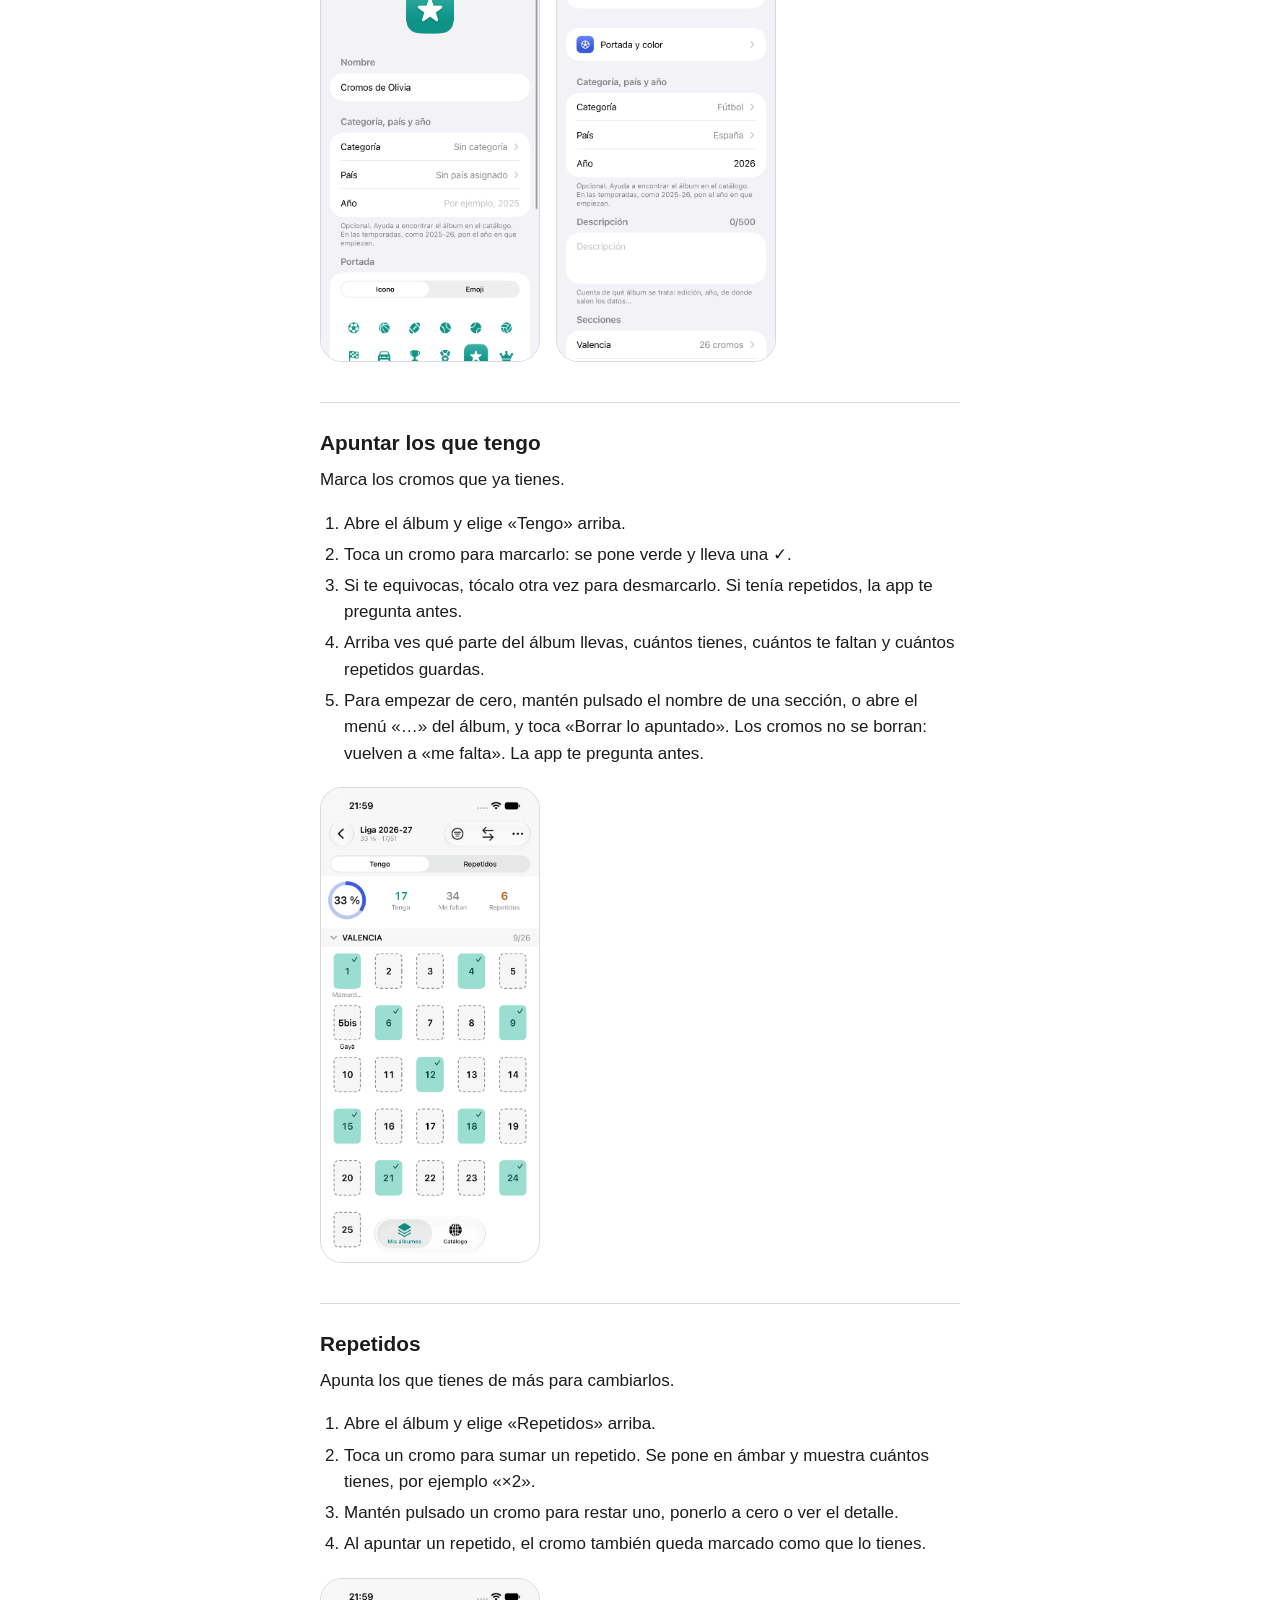
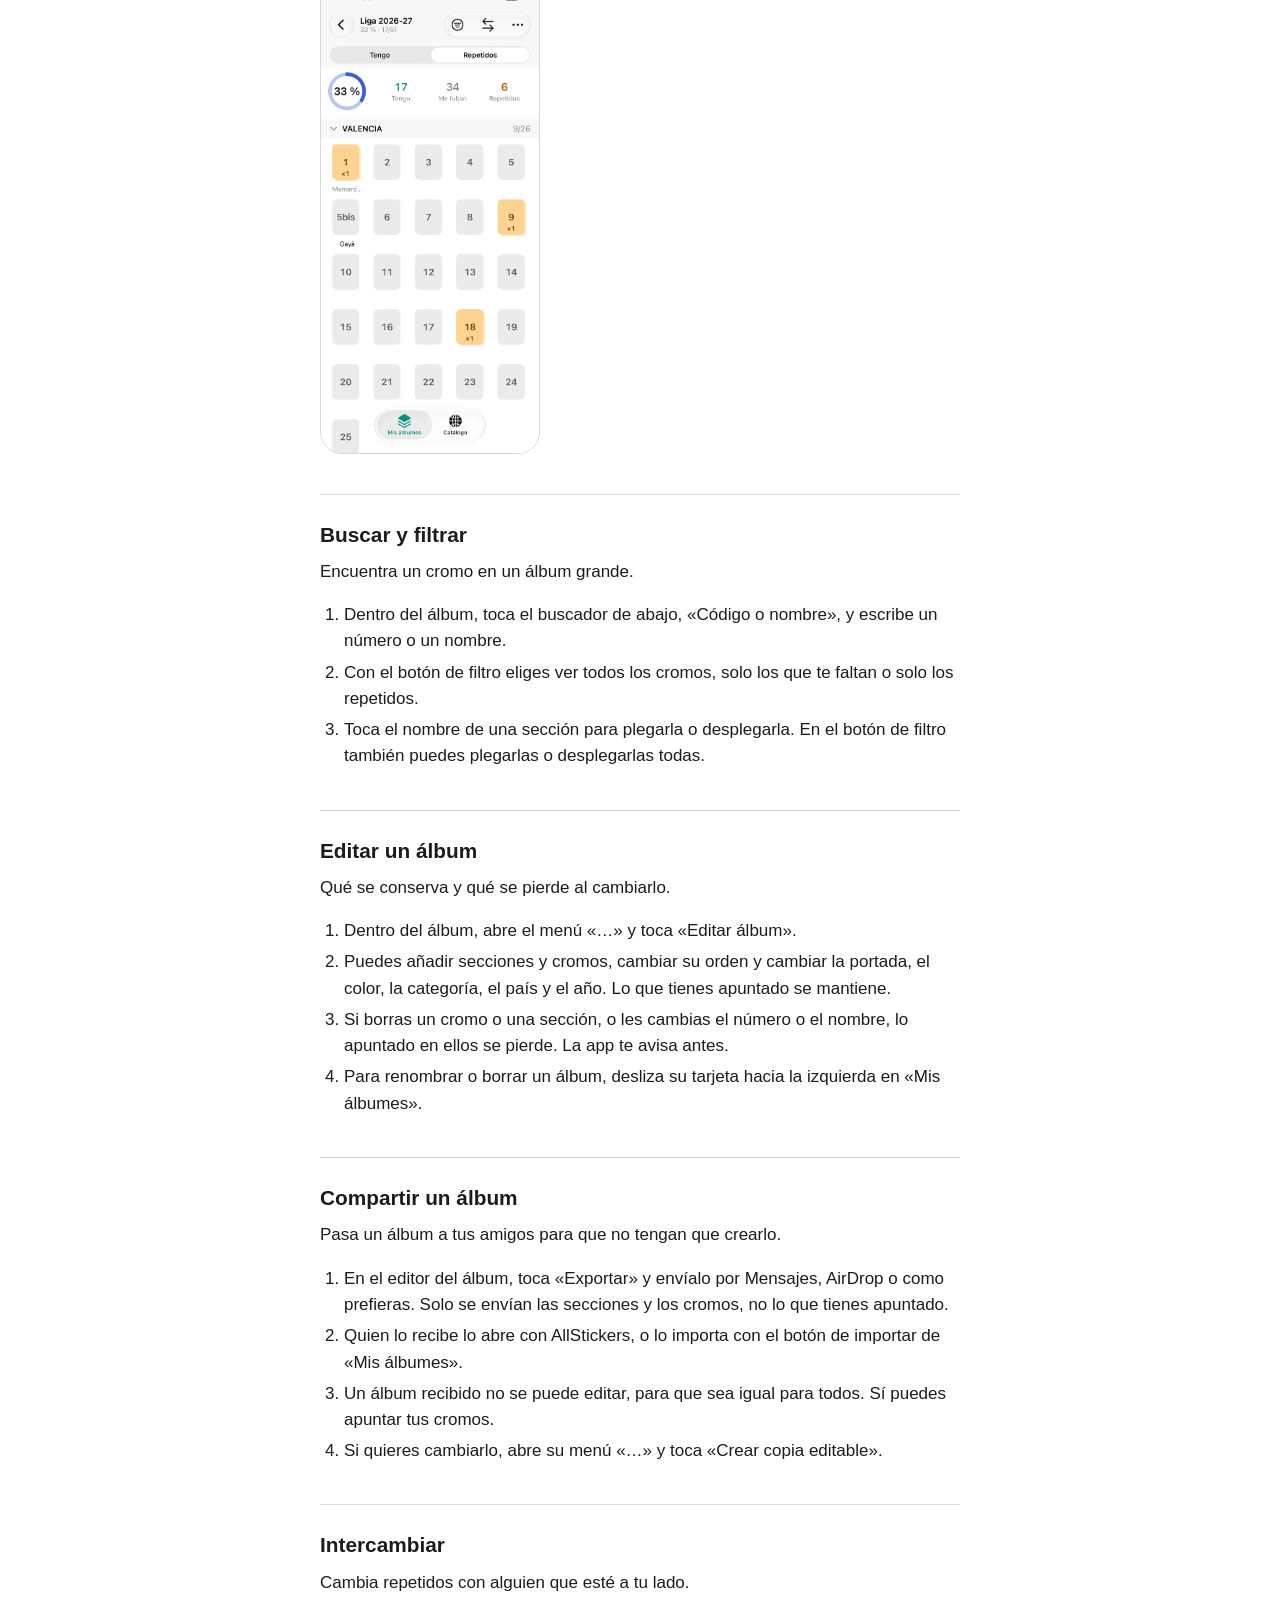
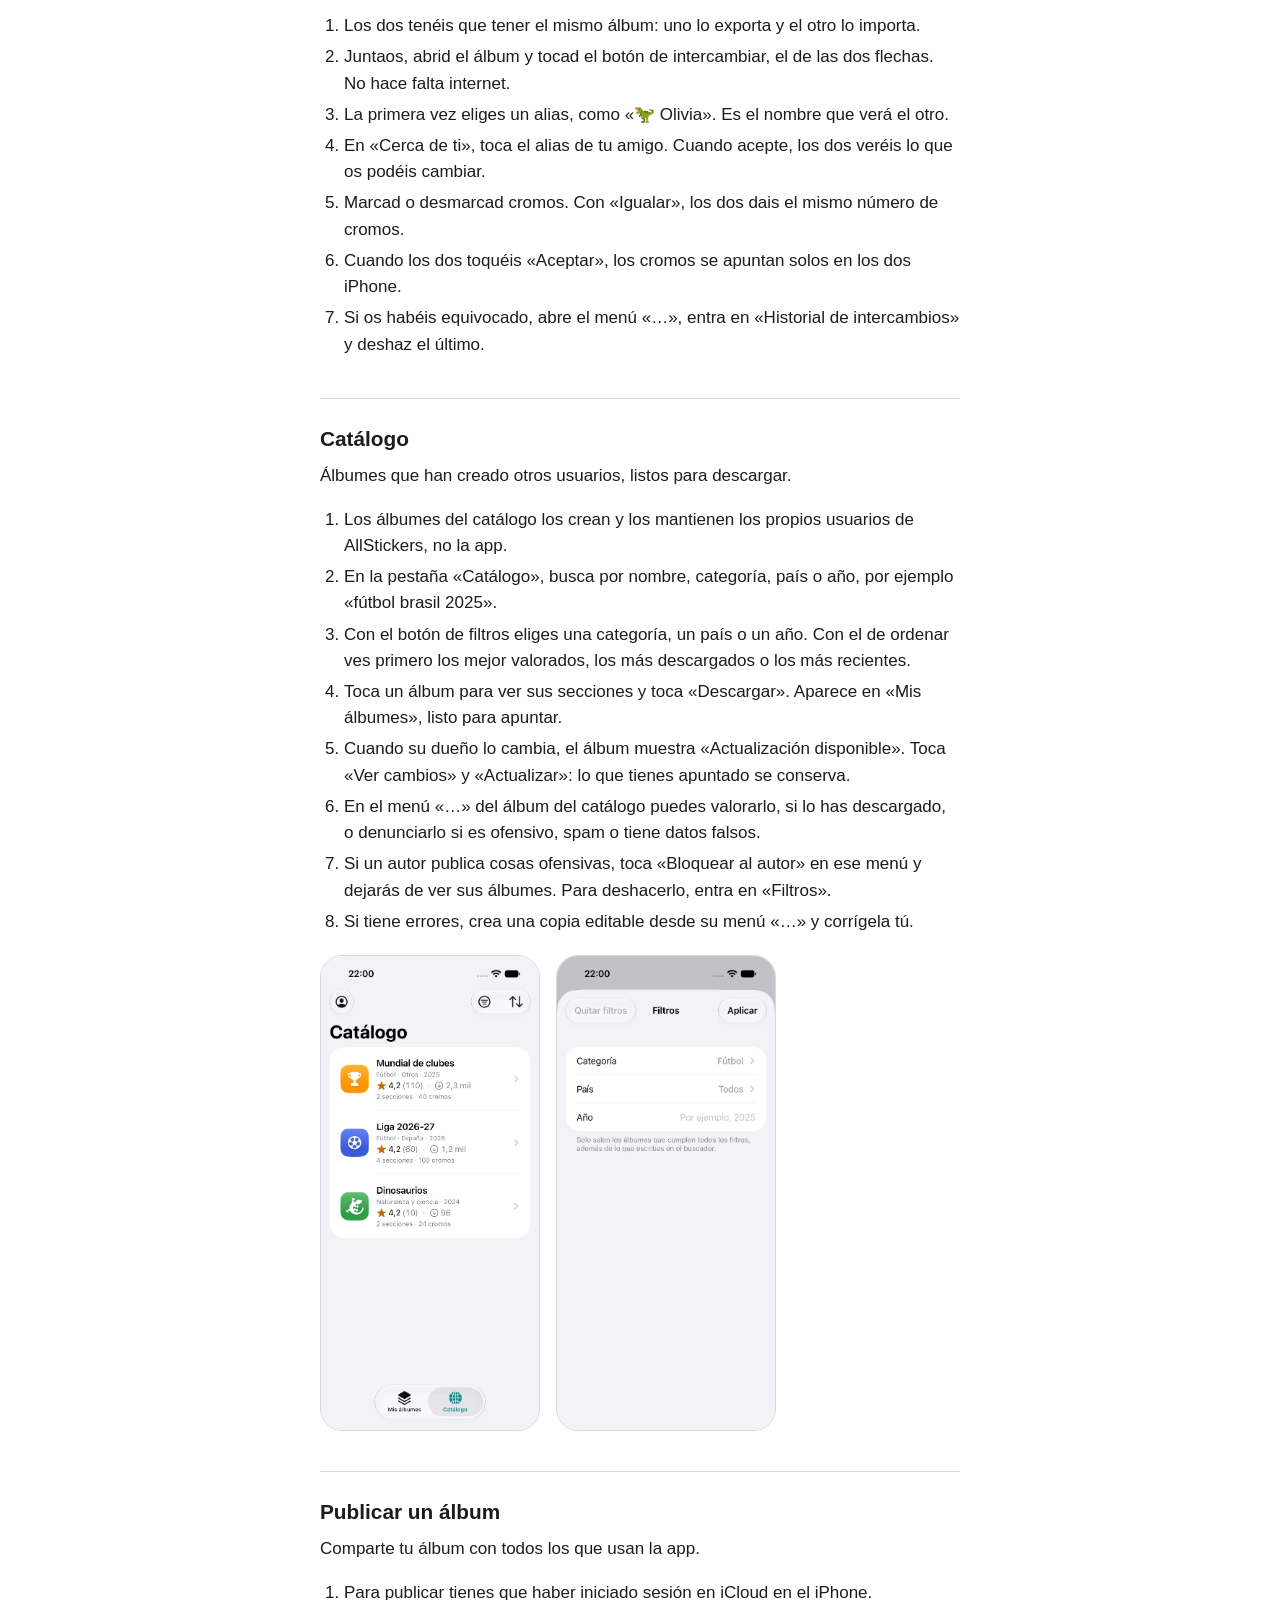
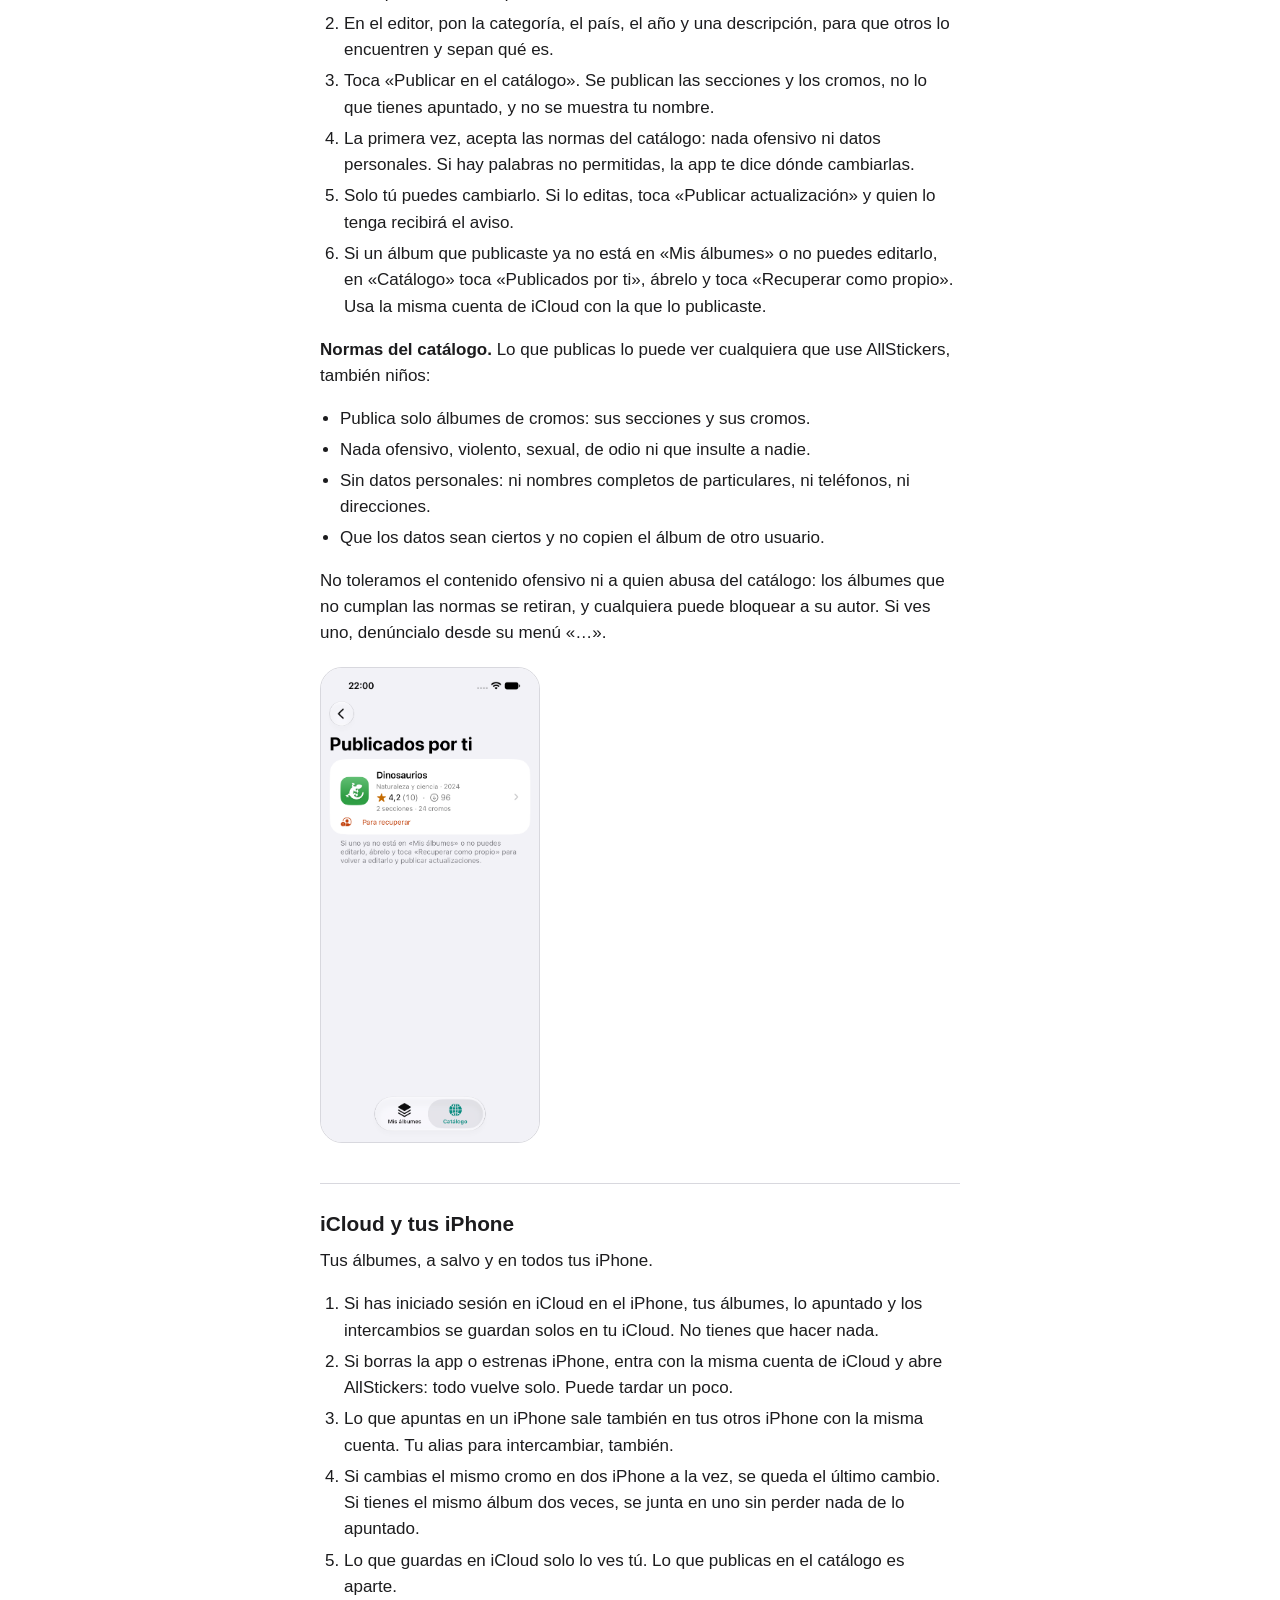
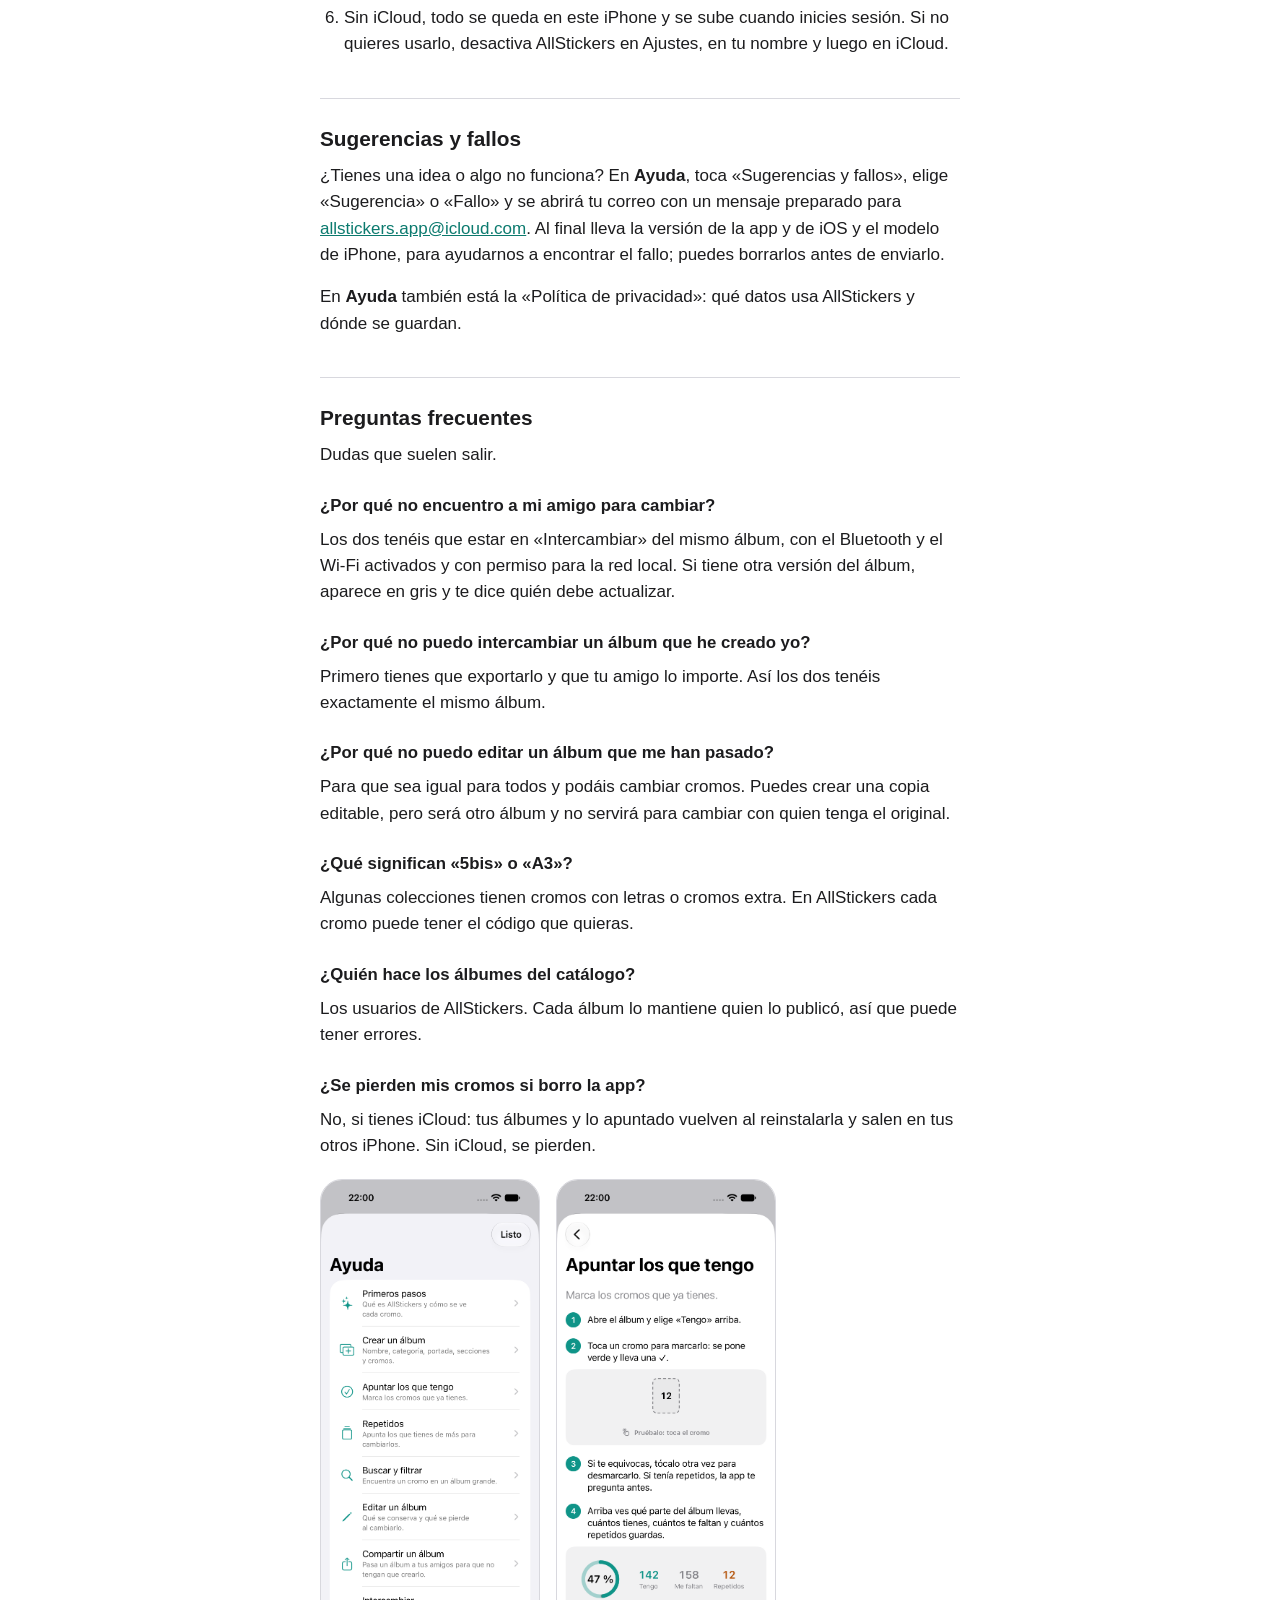
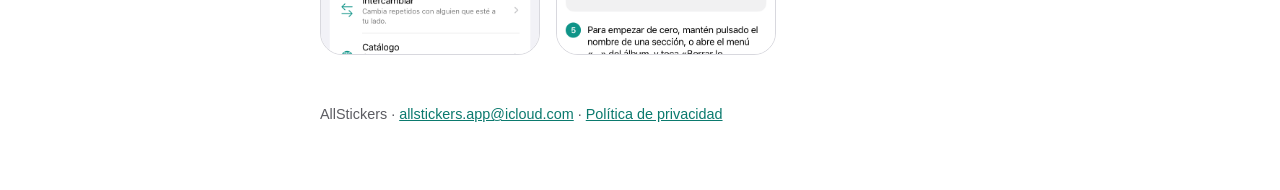
==== commit df03397c: "Ayuda: enlace a la política de privacidad desde la app Co-Authored-By: Claude Opus 5.5 <noreply@anth" ====
--- a/soporte.html
+++ b/soporte.html
@@ -229,6 +229,8 @@
 
 <p>¿Tienes una idea o algo no funciona? En <strong>Ayuda</strong>, toca «Sugerencias y fallos», elige «Sugerencia» o «Fallo» y se abrirá tu correo con un mensaje preparado para <a href="mailto:allstickers.app@icloud.com">allstickers.app@icloud.com</a>. Al final lleva la versión de la app y de iOS y el modelo de iPhone, para ayudarnos a encontrar el fallo; puedes borrarlos antes de enviarlo.</p>
 
+<p>En <strong>Ayuda</strong> también está la «Política de privacidad»: qué datos usa AllStickers y dónde se guardan.</p>
+
 <h2 id="preguntas-frecuentes">Preguntas frecuentes</h2>
 
 <p>Dudas que suelen salir.</p>
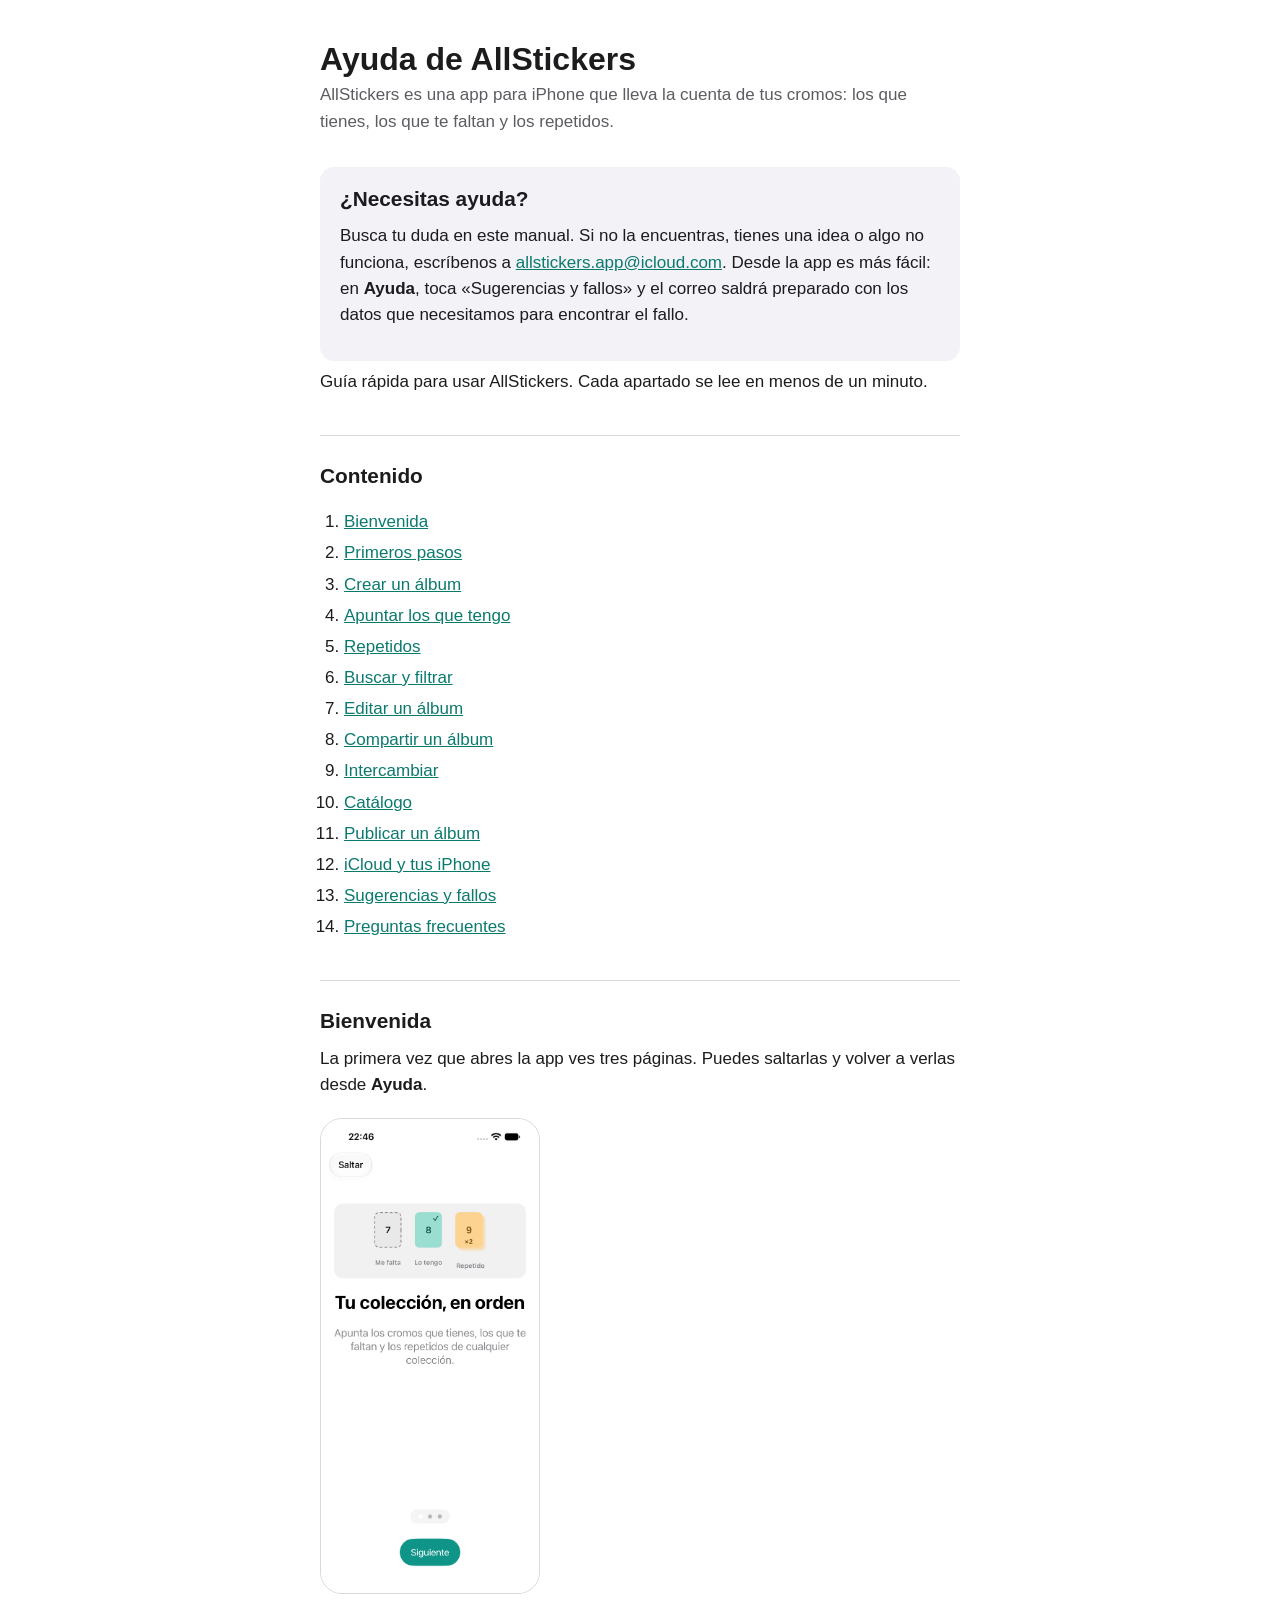
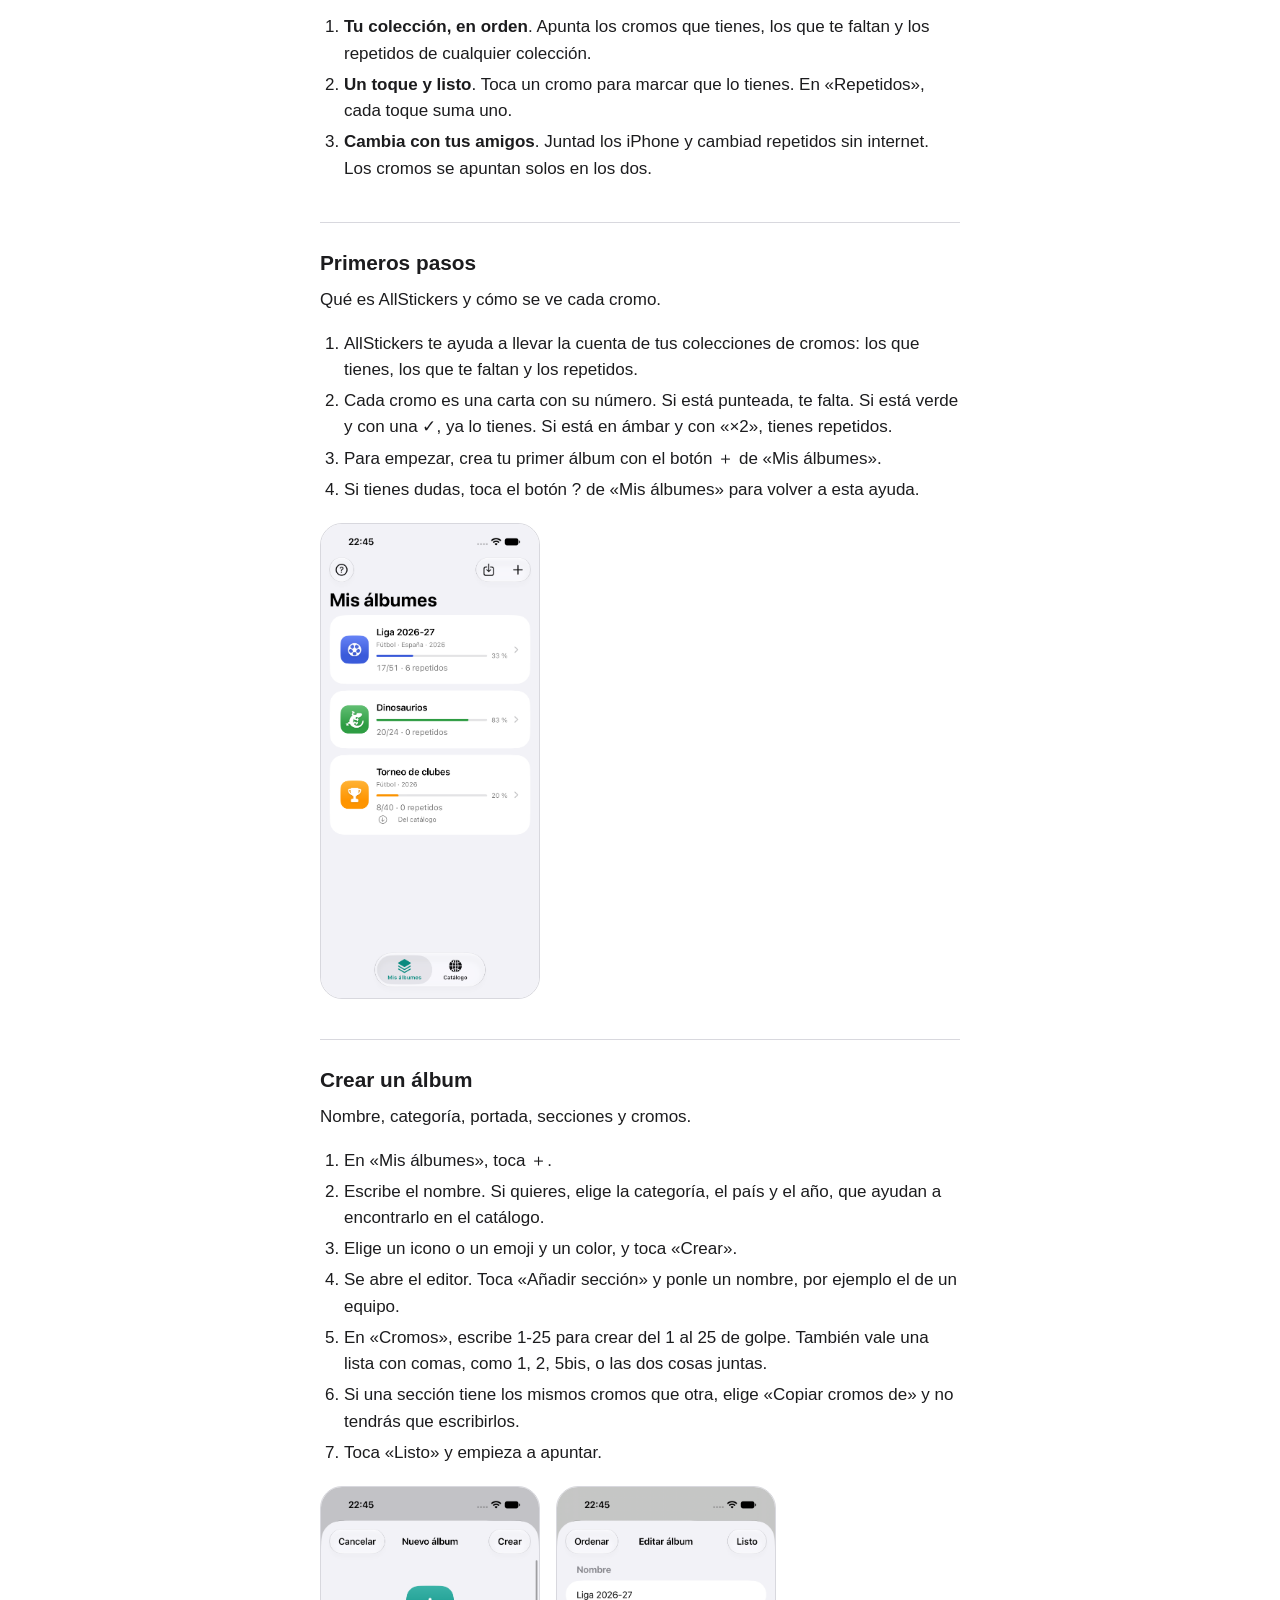
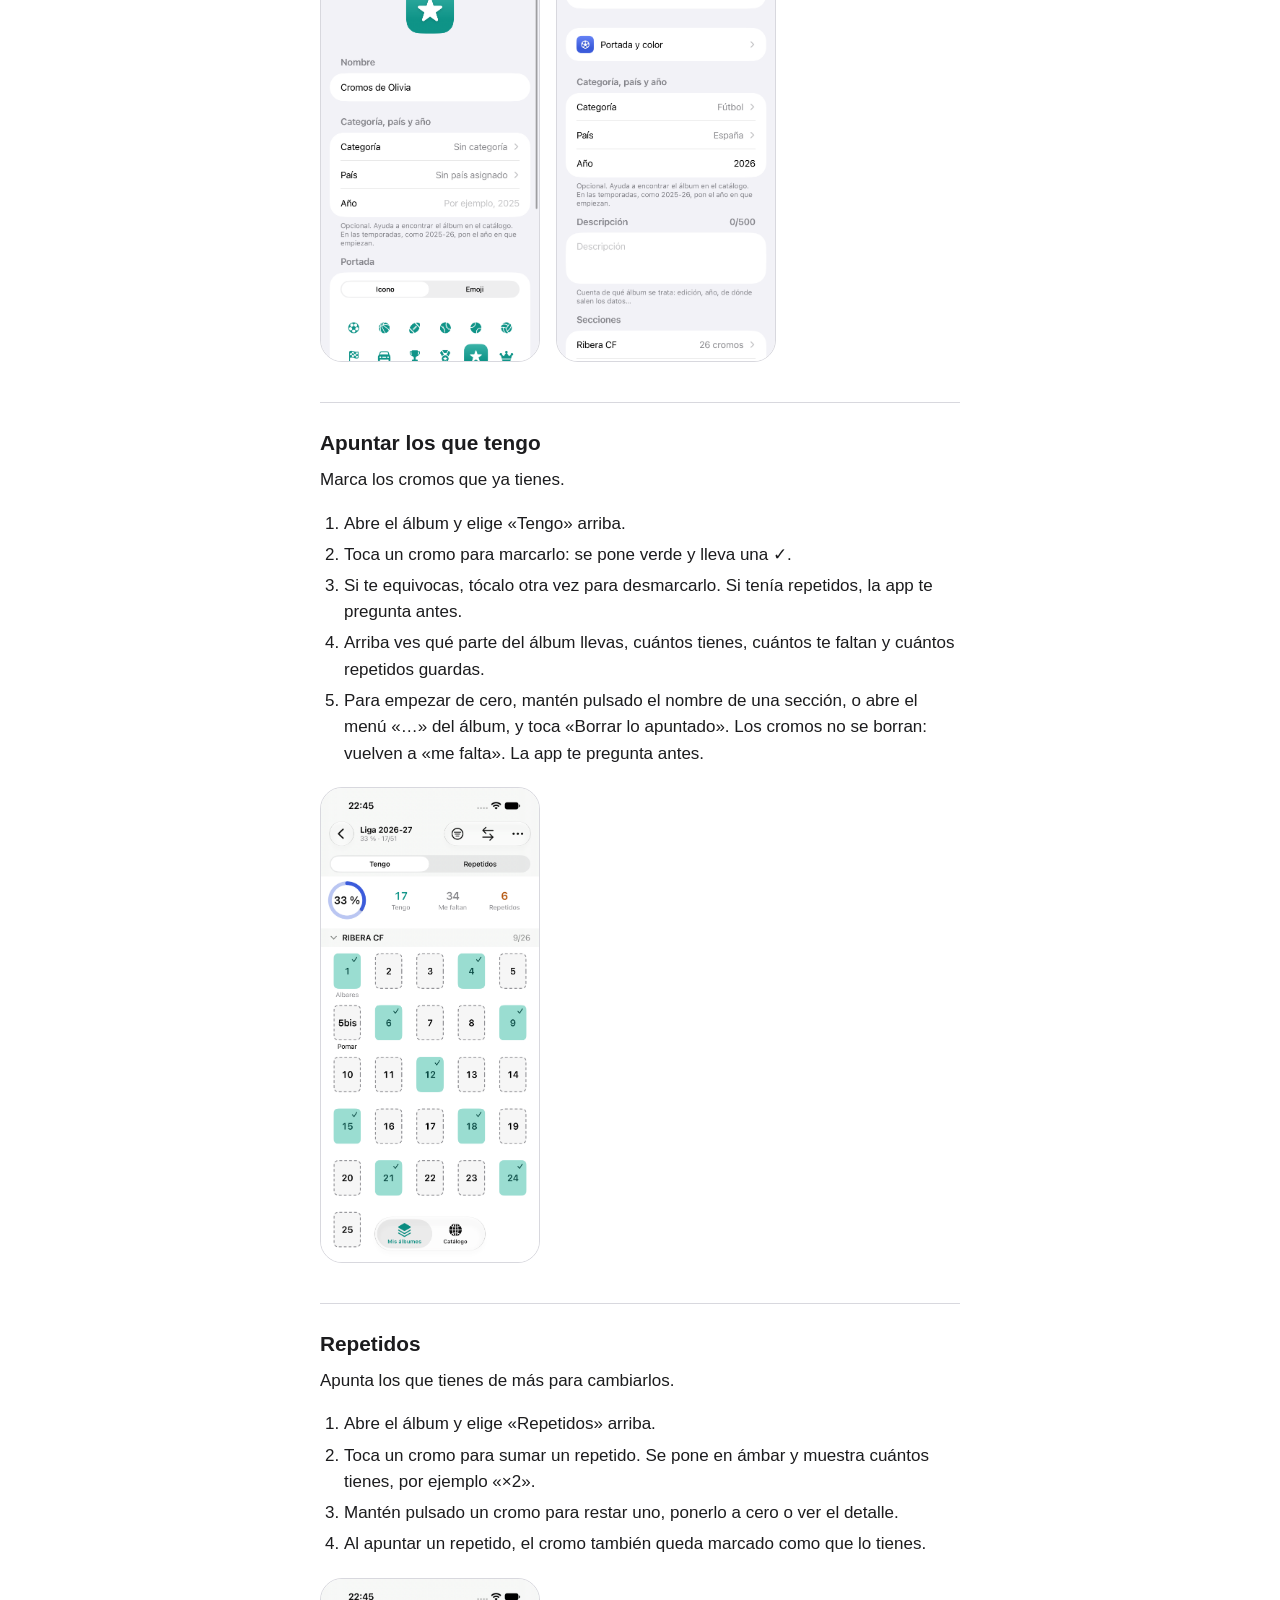
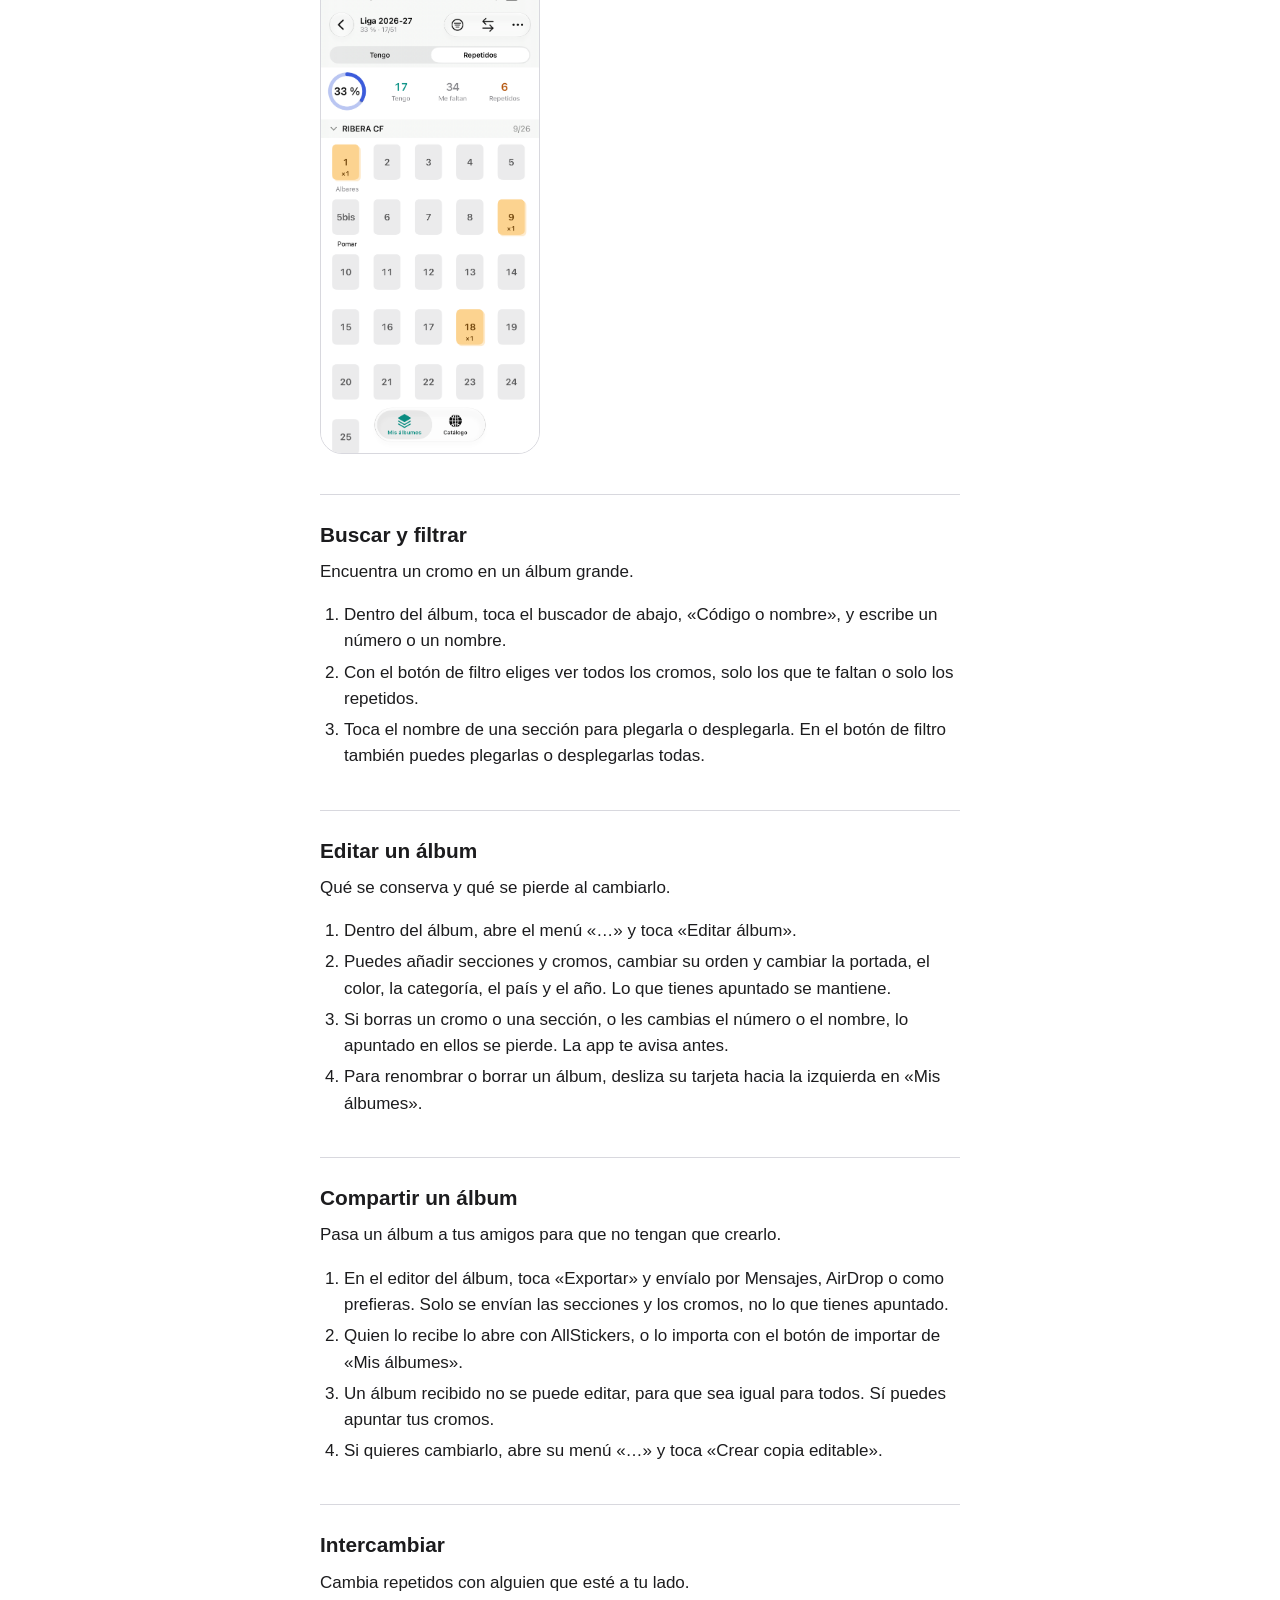
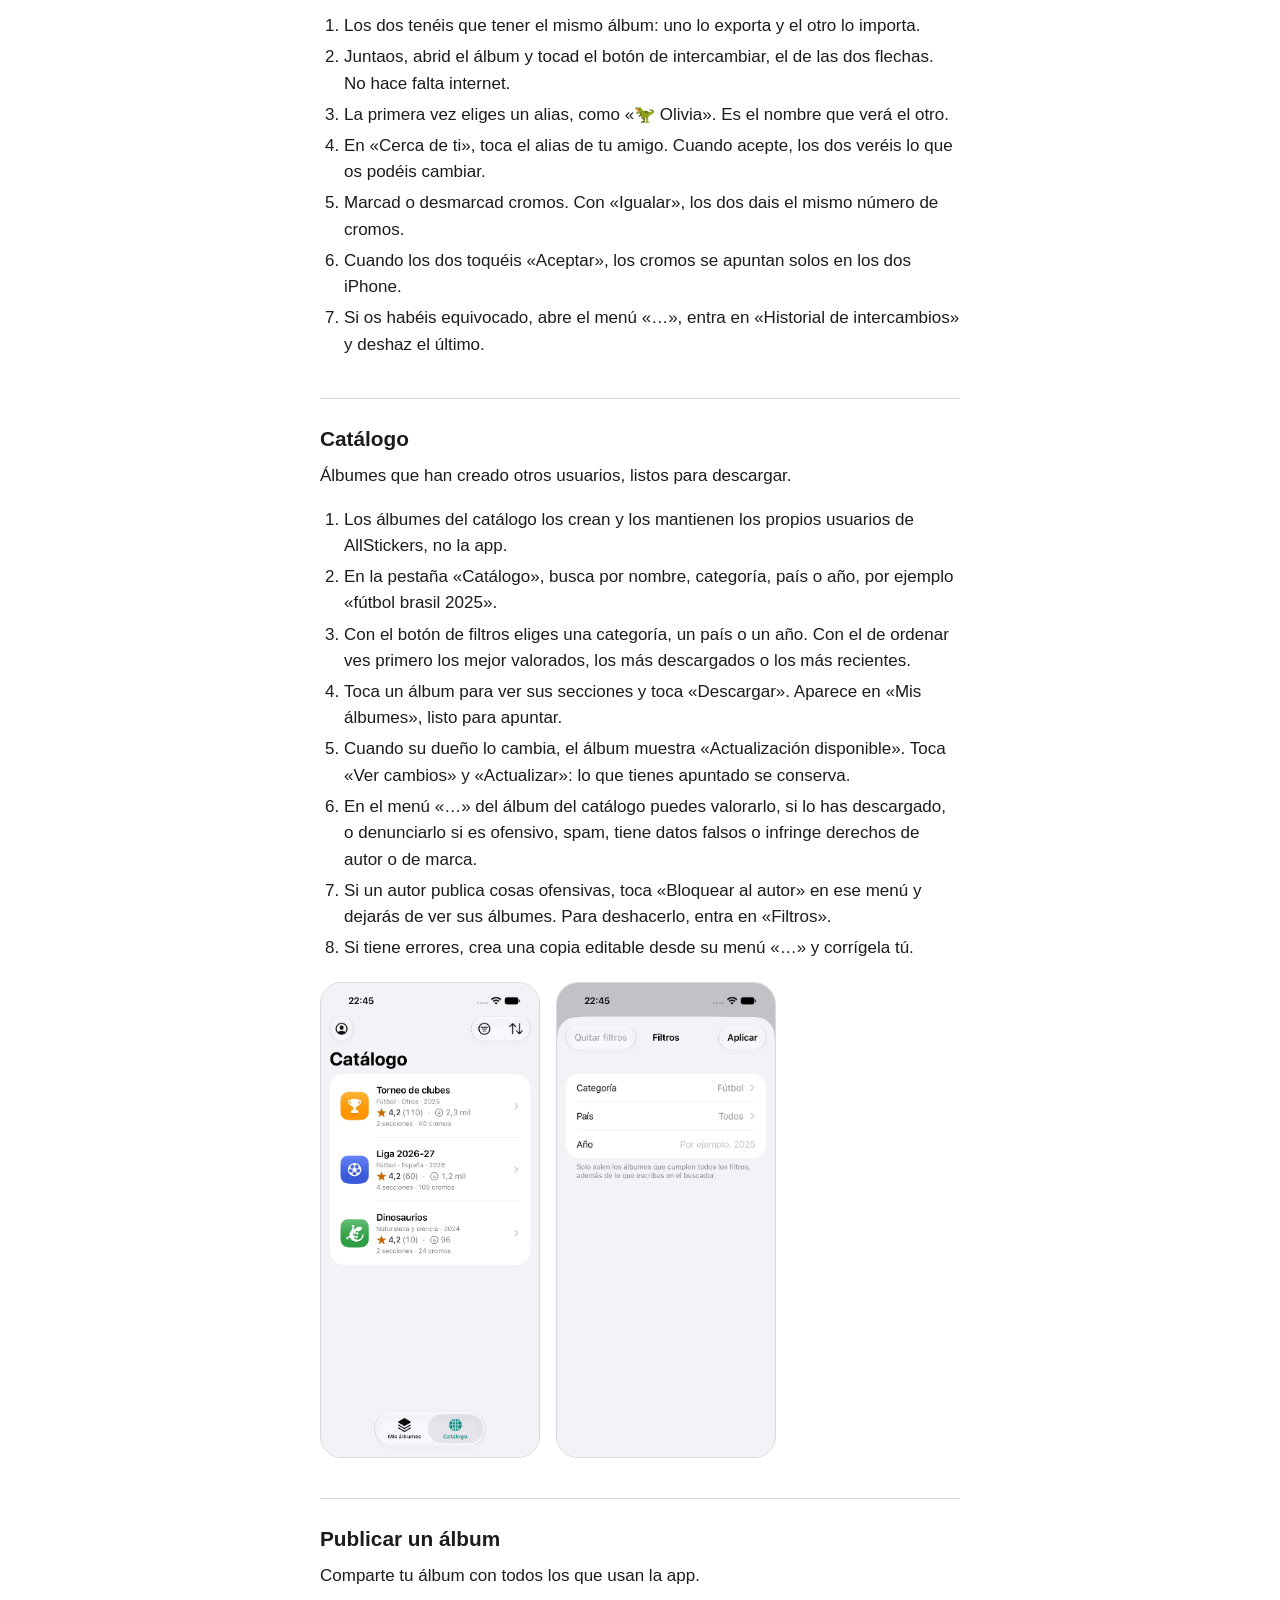
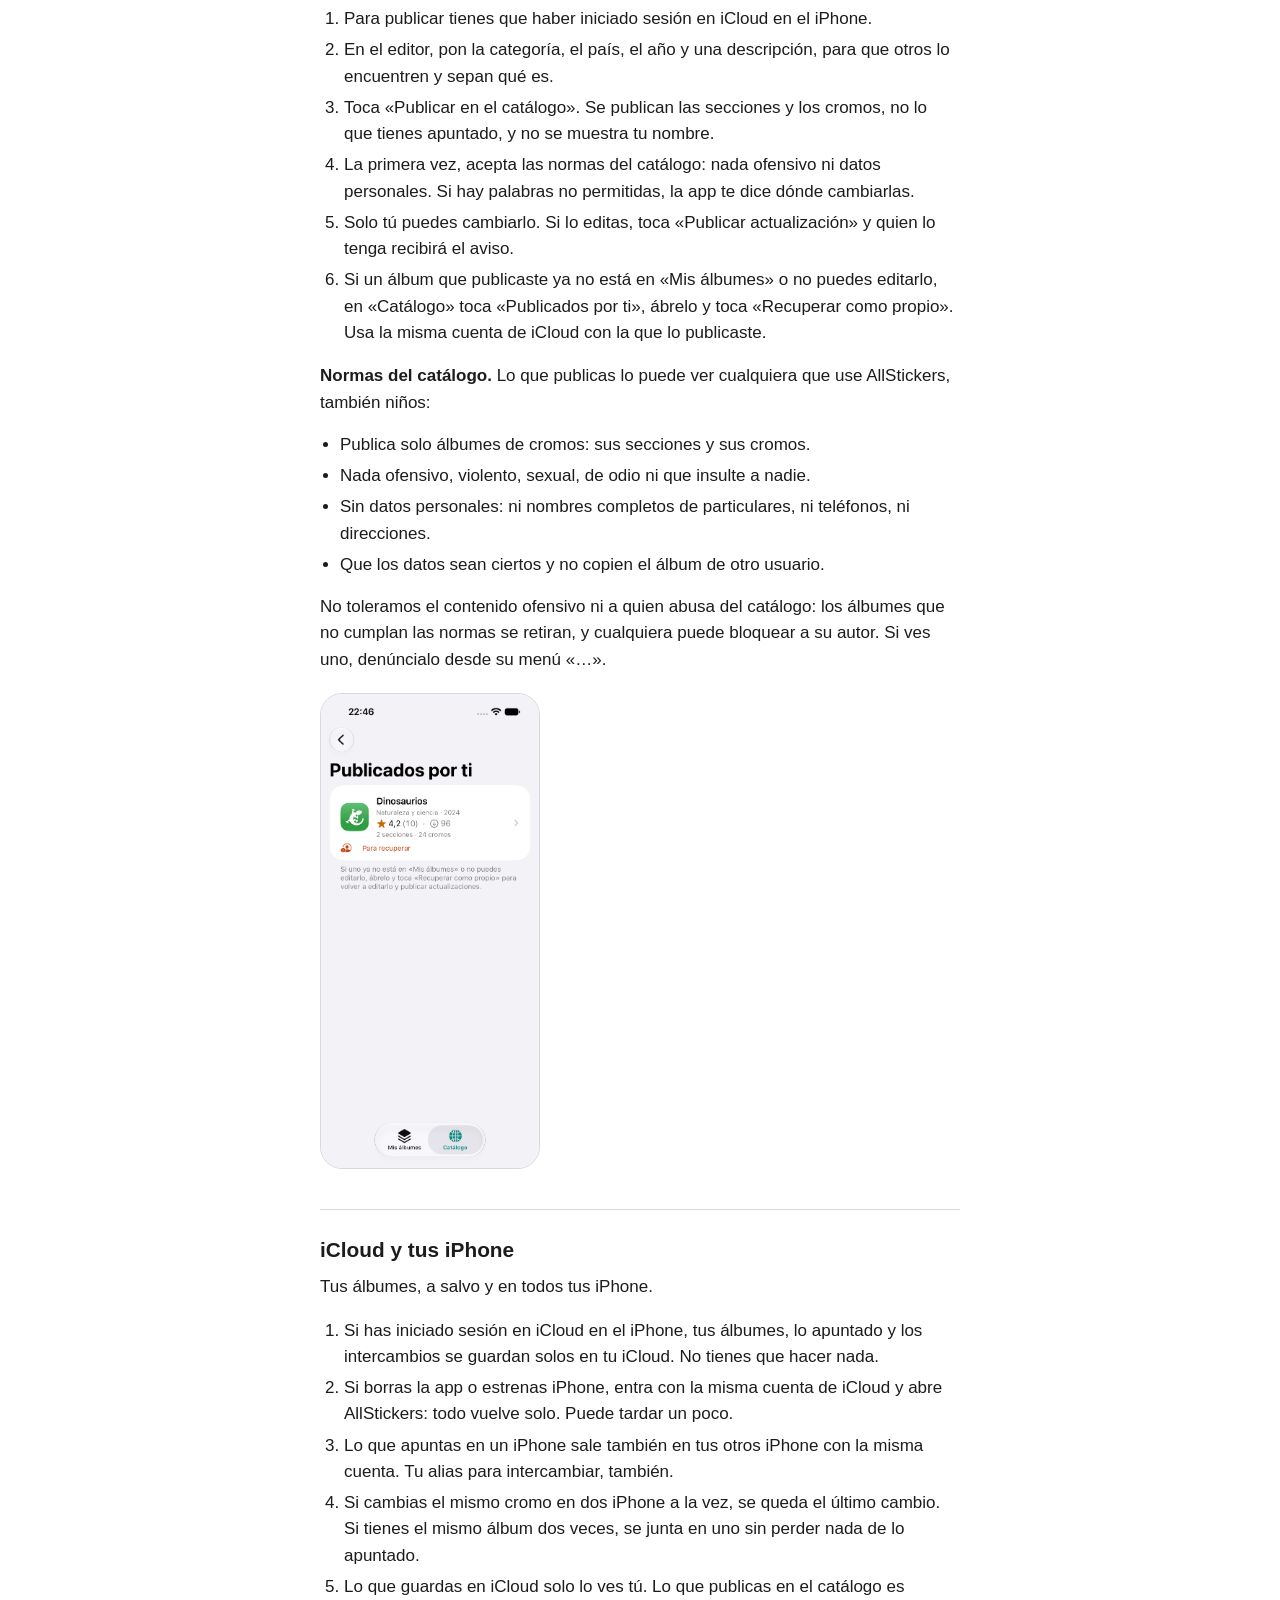
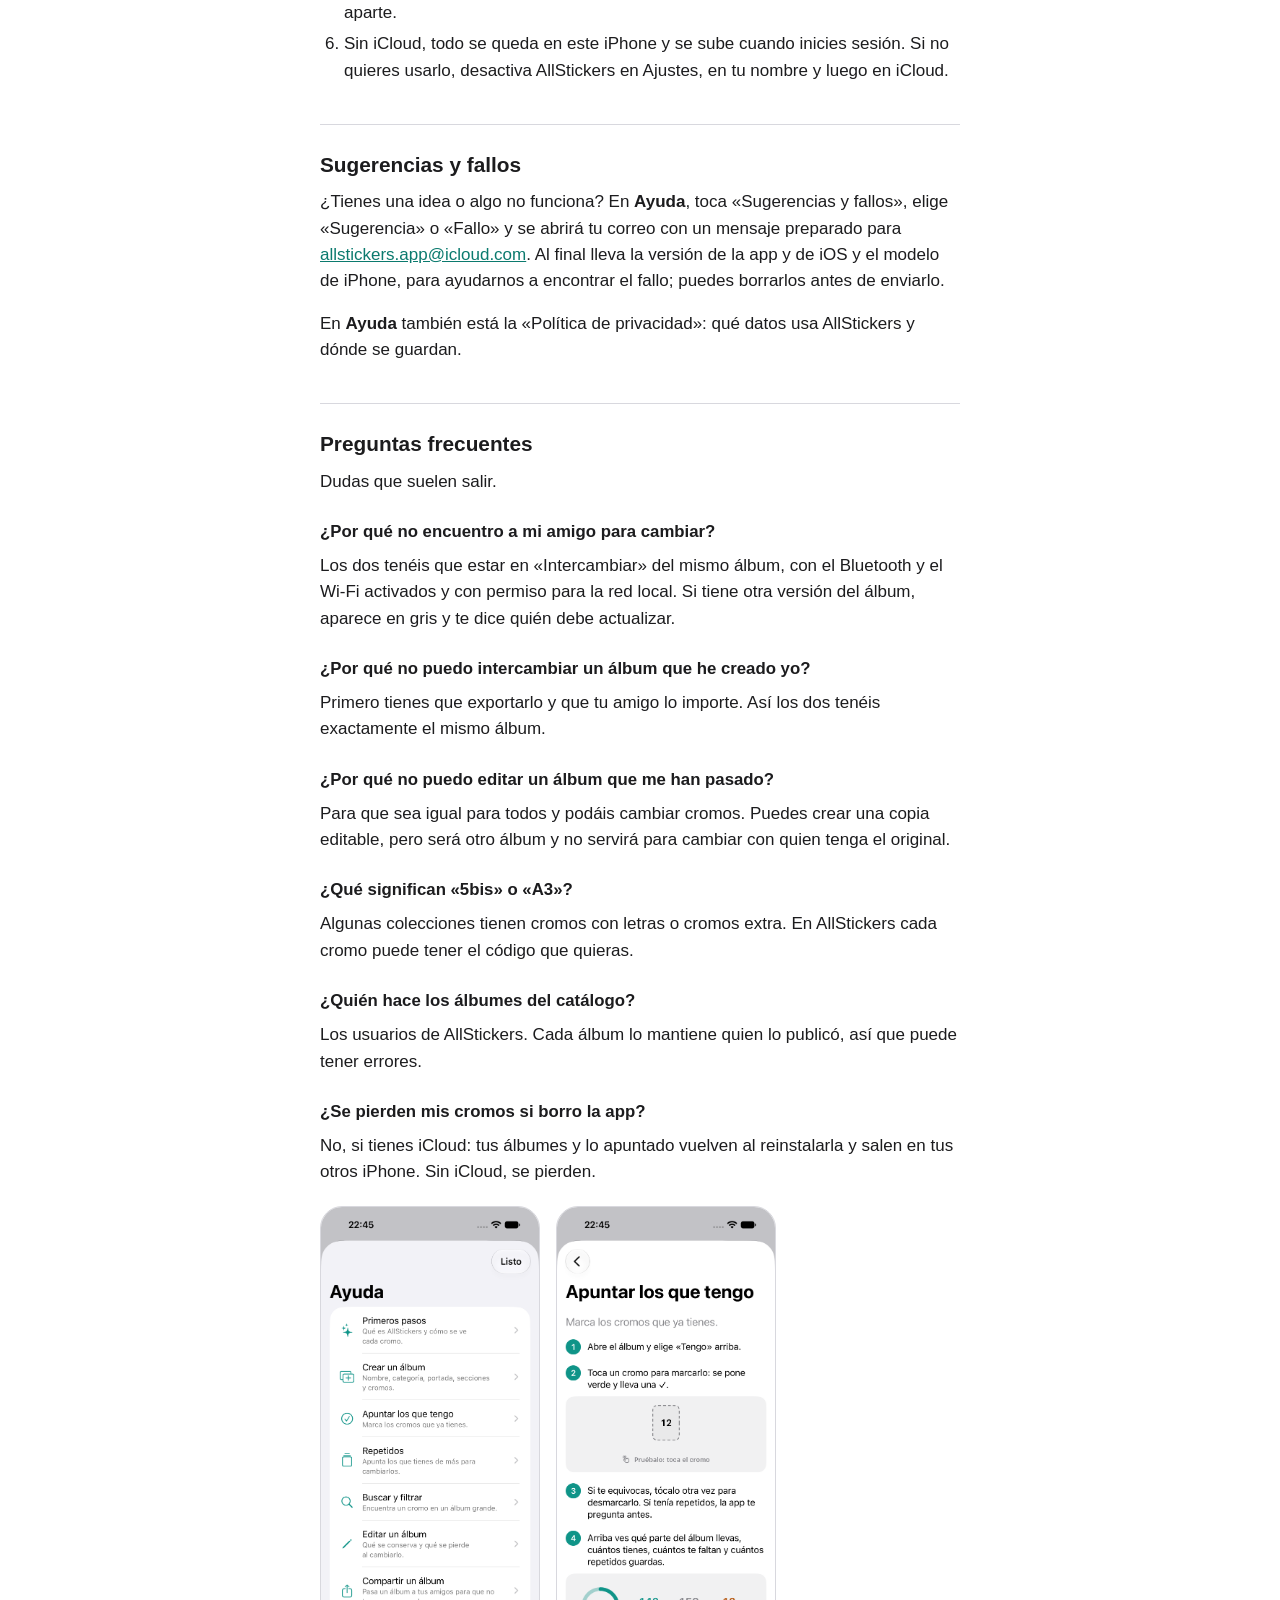
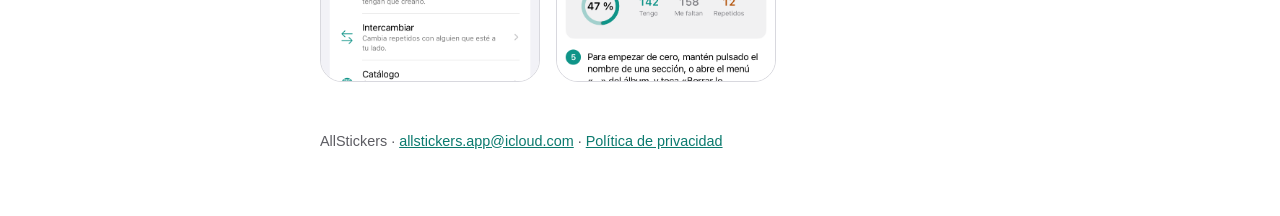
==== commit a31eba61: "Capturas con nombres inventados y motivo de denuncia por derechos Co-Authored-By: Claude Opus 5.5 <n" ====
--- a/soporte.html
+++ b/soporte.html
@@ -174,7 +174,7 @@
   <li>Con el botón de filtros eliges una categoría, un país o un año. Con el de ordenar ves primero los mejor valorados, los más descargados o los más recientes.</li>
   <li>Toca un álbum para ver sus secciones y toca «Descargar». Aparece en «Mis álbumes», listo para apuntar.</li>
   <li>Cuando su dueño lo cambia, el álbum muestra «Actualización disponible». Toca «Ver cambios» y «Actualizar»: lo que tienes apuntado se conserva.</li>
-  <li>En el menú «…» del álbum del catálogo puedes valorarlo, si lo has descargado, o denunciarlo si es ofensivo, spam o tiene datos falsos.</li>
+  <li>En el menú «…» del álbum del catálogo puedes valorarlo, si lo has descargado, o denunciarlo si es ofensivo, spam, tiene datos falsos o infringe derechos de autor o de marca.</li>
   <li>Si un autor publica cosas ofensivas, toca «Bloquear al autor» en ese menú y dejarás de ver sus álbumes. Para deshacerlo, entra en «Filtros».</li>
   <li>Si tiene errores, crea una copia editable desde su menú «…» y corrígela tú.</li>
 </ol>
